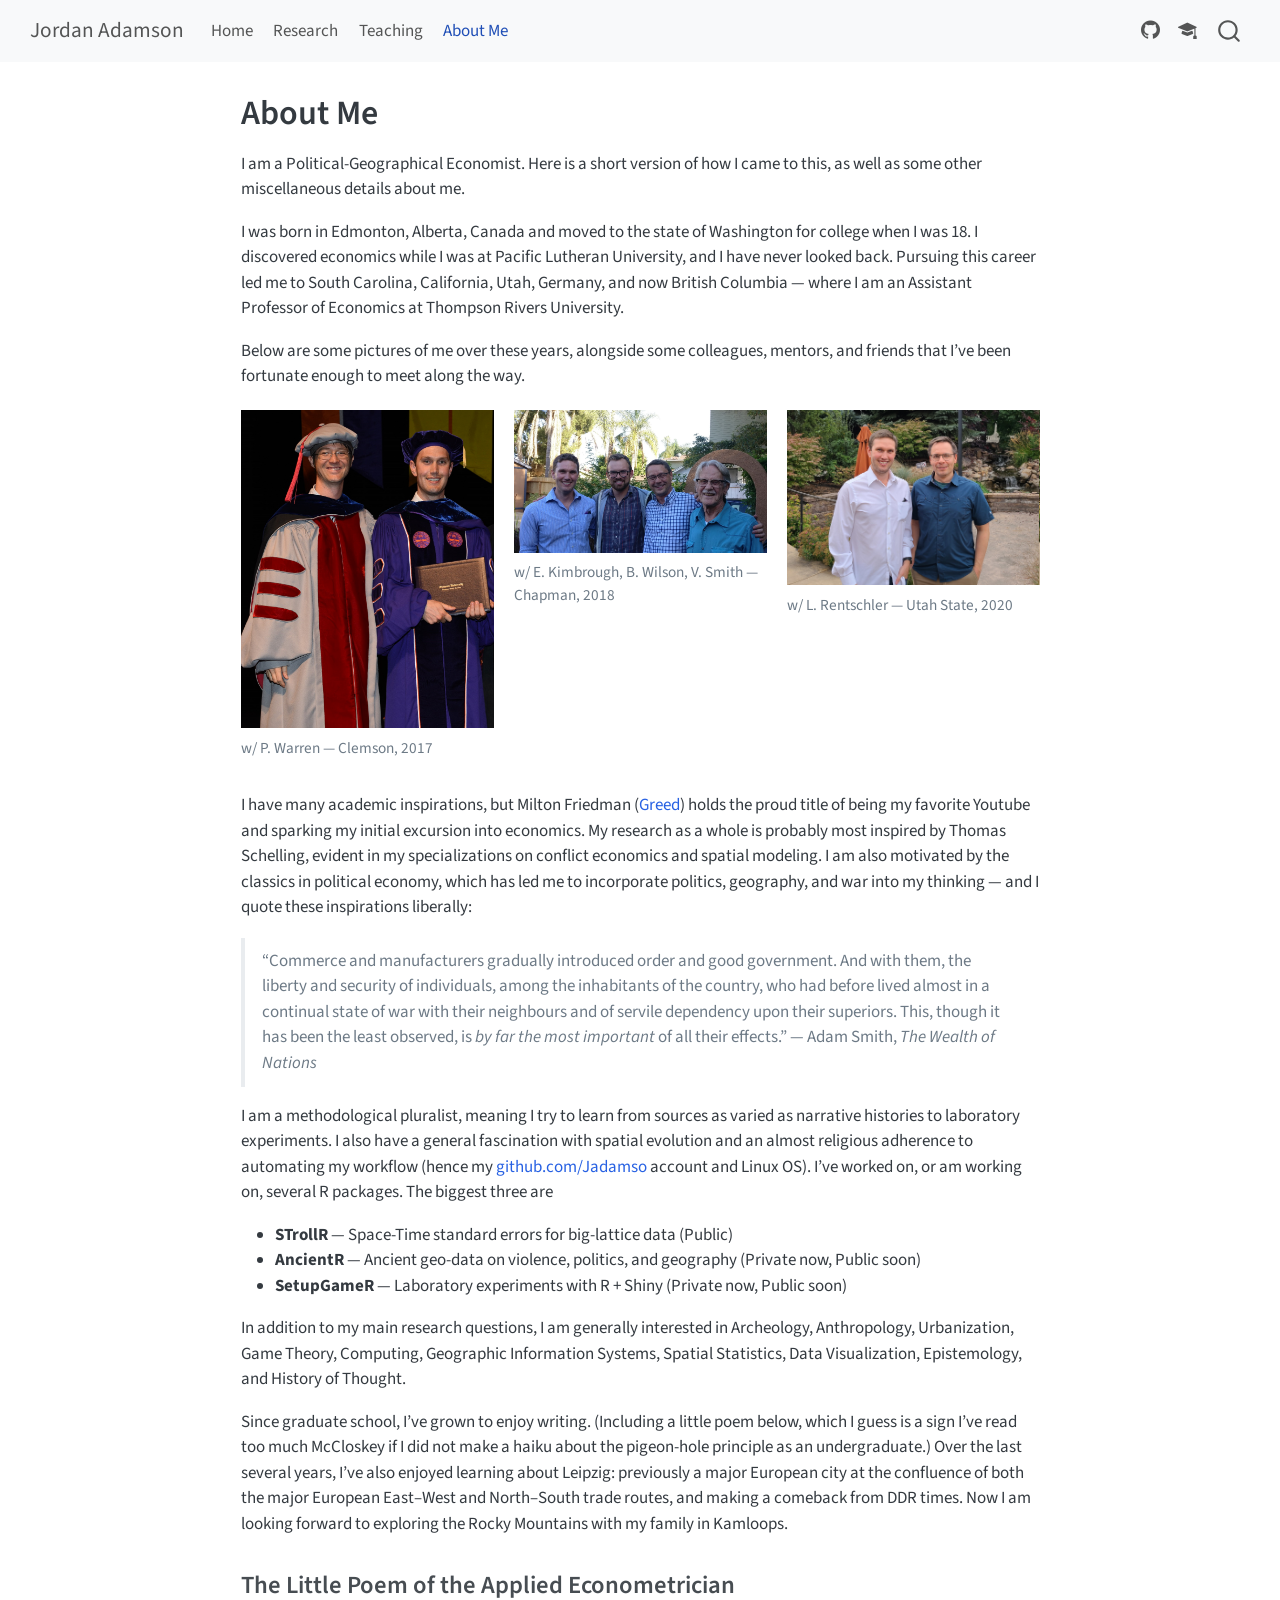
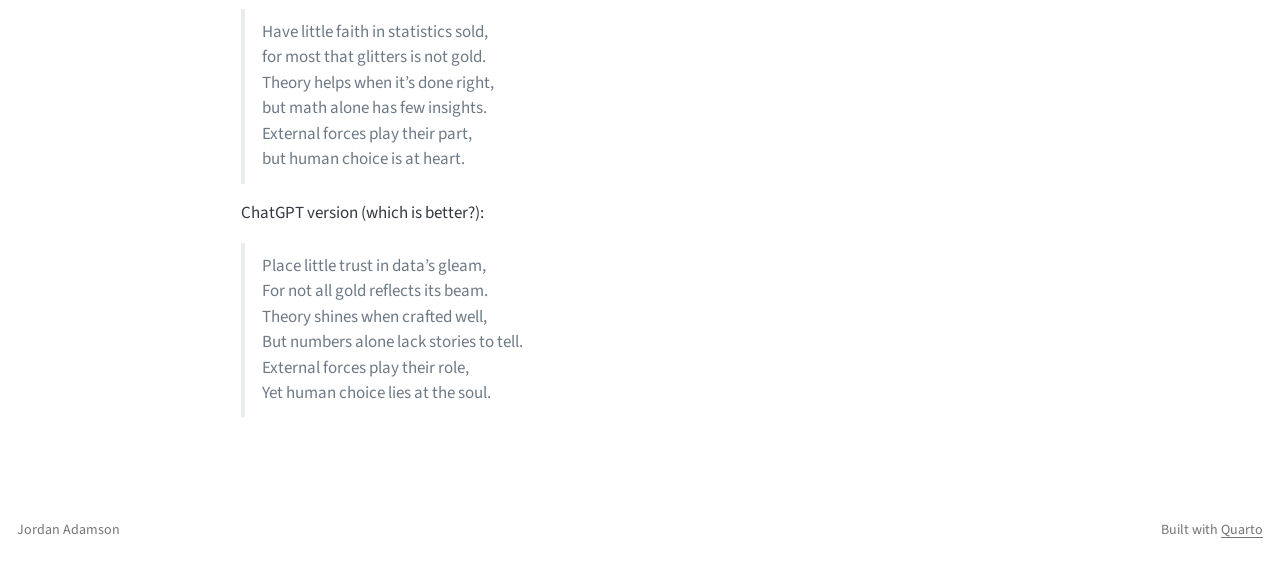
==== pages/about.html @ b7509f8b "Initial gh-pages publish" ====
<!DOCTYPE html>
<html xmlns="http://www.w3.org/1999/xhtml" lang="en" xml:lang="en"><head>

<meta charset="utf-8">
<meta name="generator" content="quarto-1.9.37">

<meta name="viewport" content="width=device-width, initial-scale=1.0, user-scalable=yes">


<title>About Me – Jordan Adamson</title>
<style>
/* Default styles provided by pandoc.
** See https://pandoc.org/MANUAL.html#variables-for-html for config info.
*/
code{white-space: pre-wrap;}
span.smallcaps{font-variant: small-caps;}
div.columns{display: flex; gap: min(4vw, 1.5em);}
div.column{flex: auto; overflow-x: auto;}
div.hanging-indent{margin-left: 1.5em; text-indent: -1.5em;}
ul.task-list{list-style: none;}
ul.task-list li input[type="checkbox"] {
  width: 0.8em;
  margin: 0 0.8em 0.2em -1em; /* quarto-specific, see https://github.com/quarto-dev/quarto-cli/issues/4556 */ 
  vertical-align: middle;
}
</style>


<script src="../site_libs/quarto-nav/quarto-nav.js"></script>
<script src="../site_libs/quarto-nav/headroom.min.js"></script>
<script src="../site_libs/clipboard/clipboard.min.js"></script>
<script src="../site_libs/quarto-search/autocomplete.umd.js"></script>
<script src="../site_libs/quarto-search/fuse.min.js"></script>
<script src="../site_libs/quarto-search/quarto-search.js"></script>
<meta name="quarto:offset" content="../">
<script src="../site_libs/quarto-html/quarto.js" type="module"></script>
<script src="../site_libs/quarto-html/tabsets/tabsets.js" type="module"></script>
<script src="../site_libs/quarto-html/popper.min.js"></script>
<script src="../site_libs/quarto-html/tippy.umd.min.js"></script>
<script src="../site_libs/quarto-html/anchor.min.js"></script>
<link href="../site_libs/quarto-html/tippy.css" rel="stylesheet">
<link href="../site_libs/quarto-html/quarto-syntax-highlighting-7f8f88aac4f3542376d5c11b86a4c14d.css" rel="stylesheet" id="quarto-text-highlighting-styles">
<script src="../site_libs/bootstrap/bootstrap.min.js"></script>
<link href="../site_libs/bootstrap/bootstrap-icons.css" rel="stylesheet">
<link href="../site_libs/bootstrap/bootstrap-a0f9fd0d421825b736dc1bbcbcba2219.min.css" rel="stylesheet" append-hash="true" id="quarto-bootstrap" data-mode="light">
<script id="quarto-search-options" type="application/json">{
  "location": "navbar",
  "copy-button": false,
  "collapse-after": 3,
  "panel-placement": "end",
  "type": "overlay",
  "limit": 50,
  "keyboard-shortcut": [
    "f",
    "/",
    "s"
  ],
  "show-item-context": false,
  "language": {
    "search-no-results-text": "No results",
    "search-matching-documents-text": "matching documents",
    "search-copy-link-title": "Copy link to search",
    "search-hide-matches-text": "Hide additional matches",
    "search-more-match-text": "more match in this document",
    "search-more-matches-text": "more matches in this document",
    "search-clear-button-title": "Clear",
    "search-text-placeholder": "",
    "search-detached-cancel-button-title": "Cancel",
    "search-submit-button-title": "Submit",
    "search-label": "Search"
  }
}</script>


<link rel="stylesheet" href="../assets/styles.css">
</head>

<body class="nav-fixed fullcontent quarto-light">

<div id="quarto-search-results"></div>
  <header id="quarto-header" class="headroom fixed-top">
    <nav class="navbar navbar-expand-lg " data-bs-theme="dark">
      <div class="navbar-container container-fluid">
      <div class="navbar-brand-container mx-auto">
    <a class="navbar-brand" href="../index.html">
    <span class="navbar-title">Jordan Adamson</span>
    </a>
  </div>
            <div id="quarto-search" class="" title="Search"></div>
          <button class="navbar-toggler" type="button" data-bs-toggle="collapse" data-bs-target="#navbarCollapse" aria-controls="navbarCollapse" role="menu" aria-expanded="false" aria-label="Toggle navigation" onclick="if (window.quartoToggleHeadroom) { window.quartoToggleHeadroom(); }">
  <span class="navbar-toggler-icon"></span>
</button>
          <div class="collapse navbar-collapse" id="navbarCollapse">
            <ul class="navbar-nav navbar-nav-scroll me-auto">
  <li class="nav-item">
    <a class="nav-link" href="../index.html"> 
<span class="menu-text">Home</span></a>
  </li>  
  <li class="nav-item">
    <a class="nav-link" href="../pages/research.html"> 
<span class="menu-text">Research</span></a>
  </li>  
  <li class="nav-item">
    <a class="nav-link" href="../pages/teaching.html"> 
<span class="menu-text">Teaching</span></a>
  </li>  
  <li class="nav-item">
    <a class="nav-link active" href="../pages/about.html" aria-current="page"> 
<span class="menu-text">About Me</span></a>
  </li>  
</ul>
            <ul class="navbar-nav navbar-nav-scroll ms-auto">
  <li class="nav-item compact">
    <a class="nav-link" href="https://github.com/Jadamso"> <i class="bi bi-github" role="img" aria-label="GitHub">
</i> 
<span class="menu-text"></span></a>
  </li>  
  <li class="nav-item compact">
    <a class="nav-link" href="https://scholar.google.com/citations?user=iS6si_YAAAAJ"> <i class="bi bi-mortarboard-fill" role="img" aria-label="Google Scholar">
</i> 
<span class="menu-text"></span></a>
  </li>  
</ul>
          </div> <!-- /navcollapse -->
            <div class="quarto-navbar-tools">
</div>
      </div> <!-- /container-fluid -->
    </nav>
</header>
<!-- content -->
<div id="quarto-content" class="quarto-container page-columns page-rows-contents page-layout-article page-navbar">
<!-- sidebar -->
<!-- margin-sidebar -->
    
<!-- main -->
<main class="content" id="quarto-document-content">

<header id="title-block-header" class="quarto-title-block default">
<div class="quarto-title">
<h1 class="title">About Me</h1>
</div>



<div class="quarto-title-meta">

    
  
    
  </div>
  


</header>


<p>I am a Political-Geographical Economist. Here is a short version of how I came to this, as well as some other miscellaneous details about me.</p>
<p>I was born in Edmonton, Alberta, Canada and moved to the state of Washington for college when I was 18. I discovered economics while I was at Pacific Lutheran University, and I have never looked back. Pursuing this career led me to South Carolina, California, Utah, Germany, and now British Columbia — where I am an Assistant Professor of Economics at Thompson Rivers University.</p>
<p>Below are some pictures of me over these years, alongside some colleagues, mentors, and friends that I’ve been fortunate enough to meet along the way.</p>
<div class="quarto-layout-panel" data-layout-ncol="3">
<div class="quarto-layout-row">
<div class="quarto-layout-cell" style="flex-basis: 33.3%;justify-content: flex-start;">
<div class="quarto-figure quarto-figure-center">
<figure class="figure">
<p><img src="../assets/images/2017_clemson_warren.jpg" class="img-fluid figure-img"></p>
<figcaption>w/ P. Warren — Clemson, 2017</figcaption>
</figure>
</div>
</div>
<div class="quarto-layout-cell" style="flex-basis: 33.3%;justify-content: flex-start;">
<div class="quarto-figure quarto-figure-center">
<figure class="figure">
<p><img src="../assets/images/2018_chapman_kimbrough_wilson_smith.jpg" class="img-fluid figure-img"></p>
<figcaption>w/ E. Kimbrough, B. Wilson, V. Smith — Chapman, 2018</figcaption>
</figure>
</div>
</div>
<div class="quarto-layout-cell" style="flex-basis: 33.3%;justify-content: flex-start;">
<div class="quarto-figure quarto-figure-center">
<figure class="figure">
<p><img src="../assets/images/2020_utahstate_rentschler.jpg" class="img-fluid figure-img"></p>
<figcaption>w/ L. Rentschler — Utah State, 2020</figcaption>
</figure>
</div>
</div>
</div>
</div>
<p>I have many academic inspirations, but Milton Friedman (<a href="https://www.youtube.com/watch?v=RWsx1X8PV_A">Greed</a>) holds the proud title of being my favorite Youtube and sparking my initial excursion into economics. My research as a whole is probably most inspired by Thomas Schelling, evident in my specializations on conflict economics and spatial modeling. I am also motivated by the classics in political economy, which has led me to incorporate politics, geography, and war into my thinking — and I quote these inspirations liberally:</p>
<blockquote class="blockquote">
<p>“Commerce and manufacturers gradually introduced order and good government. And with them, the liberty and security of individuals, among the inhabitants of the country, who had before lived almost in a continual state of war with their neighbours and of servile dependency upon their superiors. This, though it has been the least observed, is <em>by far the most important</em> of all their effects.” — Adam Smith, <em>The Wealth of Nations</em></p>
</blockquote>
<p>I am a methodological pluralist, meaning I try to learn from sources as varied as narrative histories to laboratory experiments. I also have a general fascination with spatial evolution and an almost religious adherence to automating my workflow (hence my <a href="https://github.com/Jadamso">github.com/Jadamso</a> account and Linux OS). I’ve worked on, or am working on, several R packages. The biggest three are</p>
<ul>
<li><strong>STrollR</strong> — Space-Time standard errors for big-lattice data (Public)</li>
<li><strong>AncientR</strong> — Ancient geo-data on violence, politics, and geography (Private now, Public soon)</li>
<li><strong>SetupGameR</strong> — Laboratory experiments with R + Shiny (Private now, Public soon)</li>
</ul>
<p>In addition to my main research questions, I am generally interested in Archeology, Anthropology, Urbanization, Game Theory, Computing, Geographic Information Systems, Spatial Statistics, Data Visualization, Epistemology, and History of Thought.</p>
<p>Since graduate school, I’ve grown to enjoy writing. (Including a little poem below, which I guess is a sign I’ve read too much McCloskey if I did not make a haiku about the pigeon-hole principle as an undergraduate.) Over the last several years, I’ve also enjoyed learning about Leipzig: previously a major European city at the confluence of both the major European East–West and North–South trade routes, and making a comeback from DDR times. Now I am looking forward to exploring the Rocky Mountains with my family in Kamloops.</p>
<section id="the-little-poem-of-the-applied-econometrician" class="level3">
<h3 class="anchored" data-anchor-id="the-little-poem-of-the-applied-econometrician">The Little Poem of the Applied Econometrician</h3>
<blockquote class="blockquote">
<p>Have little faith in statistics sold,<br>
for most that glitters is not gold.<br>
Theory helps when it’s done right,<br>
but math alone has few insights.<br>
External forces play their part,<br>
but human choice is at heart.</p>
</blockquote>
<p>ChatGPT version (which is better?):</p>
<blockquote class="blockquote">
<p>Place little trust in data’s gleam,<br>
For not all gold reflects its beam.<br>
Theory shines when crafted well,<br>
But numbers alone lack stories to tell.<br>
External forces play their role,<br>
Yet human choice lies at the soul.</p>
</blockquote>


</section>

</main> <!-- /main -->
<script id="quarto-html-after-body" type="application/javascript">
  window.document.addEventListener("DOMContentLoaded", function (event) {
    const icon = "";
    const anchorJS = new window.AnchorJS();
    anchorJS.options = {
      placement: 'right',
      icon: icon
    };
    anchorJS.add('.anchored');
    const isCodeAnnotation = (el) => {
      for (const clz of el.classList) {
        if (clz.startsWith('code-annotation-')) {                     
          return true;
        }
      }
      return false;
    }
    const onCopySuccess = function(e) {
      // button target
      const button = e.trigger;
      // don't keep focus
      button.blur();
      // flash "checked"
      button.classList.add('code-copy-button-checked');
      var currentTitle = button.getAttribute("title");
      button.setAttribute("title", "Copied!");
      let tooltip;
      if (window.bootstrap) {
        button.setAttribute("data-bs-toggle", "tooltip");
        button.setAttribute("data-bs-placement", "left");
        button.setAttribute("data-bs-title", "Copied!");
        tooltip = new bootstrap.Tooltip(button, 
          { trigger: "manual", 
            customClass: "code-copy-button-tooltip",
            offset: [0, -8]});
        tooltip.show();    
      }
      setTimeout(function() {
        if (tooltip) {
          tooltip.hide();
          button.removeAttribute("data-bs-title");
          button.removeAttribute("data-bs-toggle");
          button.removeAttribute("data-bs-placement");
        }
        button.setAttribute("title", currentTitle);
        button.classList.remove('code-copy-button-checked');
      }, 1000);
      // clear code selection
      e.clearSelection();
    }
    const getTextToCopy = function(trigger) {
      const outerScaffold = trigger.parentElement.cloneNode(true);
      const codeEl = outerScaffold.querySelector('code');
      for (const childEl of codeEl.children) {
        if (isCodeAnnotation(childEl)) {
          childEl.remove();
        }
      }
      return codeEl.innerText;
    }
    const clipboard = new window.ClipboardJS('.code-copy-button:not([data-in-quarto-modal])', {
      text: getTextToCopy
    });
    clipboard.on('success', onCopySuccess);
    if (window.document.getElementById('quarto-embedded-source-code-modal')) {
      const clipboardModal = new window.ClipboardJS('.code-copy-button[data-in-quarto-modal]', {
        text: getTextToCopy,
        container: window.document.getElementById('quarto-embedded-source-code-modal')
      });
      clipboardModal.on('success', onCopySuccess);
    }
      var localhostRegex = new RegExp(/^(?:http|https):\/\/localhost\:?[0-9]*\//);
      var mailtoRegex = new RegExp(/^mailto:/);
        var filterRegex = new RegExp("https:\/\/jadamso\.github\.io");
      var isInternal = (href) => {
          return filterRegex.test(href) || localhostRegex.test(href) || mailtoRegex.test(href);
      }
      // Inspect non-navigation links and adorn them if external
     var links = window.document.querySelectorAll('a[href]:not(.nav-link):not(.navbar-brand):not(.toc-action):not(.sidebar-link):not(.sidebar-item-toggle):not(.pagination-link):not(.no-external):not([aria-hidden]):not(.dropdown-item):not(.quarto-navigation-tool):not(.about-link)');
      for (var i=0; i<links.length; i++) {
        const link = links[i];
        if (!isInternal(link.href)) {
          // undo the damage that might have been done by quarto-nav.js in the case of
          // links that we want to consider external
          if (link.dataset.originalHref !== undefined) {
            link.href = link.dataset.originalHref;
          }
        }
      }
    function tippyHover(el, contentFn, onTriggerFn, onUntriggerFn) {
      const config = {
        allowHTML: true,
        maxWidth: 500,
        delay: 100,
        arrow: false,
        appendTo: function(el) {
            return el.parentElement;
        },
        interactive: true,
        interactiveBorder: 10,
        theme: 'quarto',
        placement: 'bottom-start',
      };
      if (contentFn) {
        config.content = contentFn;
      }
      if (onTriggerFn) {
        config.onTrigger = onTriggerFn;
      }
      if (onUntriggerFn) {
        config.onUntrigger = onUntriggerFn;
      }
      window.tippy(el, config); 
    }
    const noterefs = window.document.querySelectorAll('a[role="doc-noteref"]');
    for (var i=0; i<noterefs.length; i++) {
      const ref = noterefs[i];
      tippyHover(ref, function() {
        // use id or data attribute instead here
        let href = ref.getAttribute('data-footnote-href') || ref.getAttribute('href');
        try { href = new URL(href).hash; } catch {}
        const id = href.replace(/^#\/?/, "");
        const note = window.document.getElementById(id);
        if (note) {
          return note.innerHTML;
        } else {
          return "";
        }
      });
    }
    const xrefs = window.document.querySelectorAll('a.quarto-xref');
    const processXRef = (id, note) => {
      // Strip column container classes
      const stripColumnClz = (el) => {
        el.classList.remove("page-full", "page-columns");
        if (el.children) {
          for (const child of el.children) {
            stripColumnClz(child);
          }
        }
      }
      stripColumnClz(note)
      if (id === null || id.startsWith('sec-')) {
        // Special case sections, only their first couple elements
        const container = document.createElement("div");
        if (note.children && note.children.length > 2) {
          container.appendChild(note.children[0].cloneNode(true));
          for (let i = 1; i < note.children.length; i++) {
            const child = note.children[i];
            if (child.tagName === "P" && child.innerText === "") {
              continue;
            } else {
              container.appendChild(child.cloneNode(true));
              break;
            }
          }
          if (window.Quarto?.typesetMath) {
            window.Quarto.typesetMath(container);
          }
          return container.innerHTML
        } else {
          if (window.Quarto?.typesetMath) {
            window.Quarto.typesetMath(note);
          }
          return note.innerHTML;
        }
      } else {
        // Remove any anchor links if they are present
        const anchorLink = note.querySelector('a.anchorjs-link');
        if (anchorLink) {
          anchorLink.remove();
        }
        if (window.Quarto?.typesetMath) {
          window.Quarto.typesetMath(note);
        }
        if (note.classList.contains("callout")) {
          return note.outerHTML;
        } else {
          return note.innerHTML;
        }
      }
    }
    for (var i=0; i<xrefs.length; i++) {
      const xref = xrefs[i];
      tippyHover(xref, undefined, function(instance) {
        instance.disable();
        let url = xref.getAttribute('href');
        let hash = undefined; 
        if (url.startsWith('#')) {
          hash = url;
        } else {
          try { hash = new URL(url).hash; } catch {}
        }
        if (hash) {
          const id = hash.replace(/^#\/?/, "");
          const note = window.document.getElementById(id);
          if (note !== null) {
            try {
              const html = processXRef(id, note.cloneNode(true));
              instance.setContent(html);
            } finally {
              instance.enable();
              instance.show();
            }
          } else {
            // See if we can fetch this
            fetch(url.split('#')[0])
            .then(res => res.text())
            .then(html => {
              const parser = new DOMParser();
              const htmlDoc = parser.parseFromString(html, "text/html");
              const note = htmlDoc.getElementById(id);
              if (note !== null) {
                const html = processXRef(id, note);
                instance.setContent(html);
              } 
            }).finally(() => {
              instance.enable();
              instance.show();
            });
          }
        } else {
          // See if we can fetch a full url (with no hash to target)
          // This is a special case and we should probably do some content thinning / targeting
          fetch(url)
          .then(res => res.text())
          .then(html => {
            const parser = new DOMParser();
            const htmlDoc = parser.parseFromString(html, "text/html");
            const note = htmlDoc.querySelector('main.content');
            if (note !== null) {
              // This should only happen for chapter cross references
              // (since there is no id in the URL)
              // remove the first header
              if (note.children.length > 0 && note.children[0].tagName === "HEADER") {
                note.children[0].remove();
              }
              const html = processXRef(null, note);
              instance.setContent(html);
            } 
          }).finally(() => {
            instance.enable();
            instance.show();
          });
        }
      }, function(instance) {
      });
    }
        let selectedAnnoteEl;
        const selectorForAnnotation = ( cell, annotation) => {
          let cellAttr = 'data-code-cell="' + cell + '"';
          let lineAttr = 'data-code-annotation="' +  annotation + '"';
          const selector = 'span[' + cellAttr + '][' + lineAttr + ']';
          return selector;
        }
        const selectCodeLines = (annoteEl) => {
          const doc = window.document;
          const targetCell = annoteEl.getAttribute("data-target-cell");
          const targetAnnotation = annoteEl.getAttribute("data-target-annotation");
          const annoteSpan = window.document.querySelector(selectorForAnnotation(targetCell, targetAnnotation));
          const lines = annoteSpan.getAttribute("data-code-lines").split(",");
          const lineIds = lines.map((line) => {
            return targetCell + "-" + line;
          })
          let top = null;
          let height = null;
          let parent = null;
          if (lineIds.length > 0) {
              //compute the position of the single el (top and bottom and make a div)
              const el = window.document.getElementById(lineIds[0]);
              top = el.offsetTop;
              height = el.offsetHeight;
              parent = el.parentElement.parentElement;
            if (lineIds.length > 1) {
              const lastEl = window.document.getElementById(lineIds[lineIds.length - 1]);
              const bottom = lastEl.offsetTop + lastEl.offsetHeight;
              height = bottom - top;
            }
            if (top !== null && height !== null && parent !== null) {
              // cook up a div (if necessary) and position it 
              let div = window.document.getElementById("code-annotation-line-highlight");
              if (div === null) {
                div = window.document.createElement("div");
                div.setAttribute("id", "code-annotation-line-highlight");
                div.style.position = 'absolute';
                parent.appendChild(div);
              }
              div.style.top = top - 2 + "px";
              div.style.height = height + 4 + "px";
              div.style.left = 0;
              let gutterDiv = window.document.getElementById("code-annotation-line-highlight-gutter");
              if (gutterDiv === null) {
                gutterDiv = window.document.createElement("div");
                gutterDiv.setAttribute("id", "code-annotation-line-highlight-gutter");
                gutterDiv.style.position = 'absolute';
                const codeCell = window.document.getElementById(targetCell);
                const gutter = codeCell.querySelector('.code-annotation-gutter');
                gutter.appendChild(gutterDiv);
              }
              gutterDiv.style.top = top - 2 + "px";
              gutterDiv.style.height = height + 4 + "px";
            }
            selectedAnnoteEl = annoteEl;
          }
        };
        const unselectCodeLines = () => {
          const elementsIds = ["code-annotation-line-highlight", "code-annotation-line-highlight-gutter"];
          elementsIds.forEach((elId) => {
            const div = window.document.getElementById(elId);
            if (div) {
              div.remove();
            }
          });
          selectedAnnoteEl = undefined;
        };
          // Handle positioning of the toggle
      window.addEventListener(
        "resize",
        throttle(() => {
          elRect = undefined;
          if (selectedAnnoteEl) {
            selectCodeLines(selectedAnnoteEl);
          }
        }, 10)
      );
      function throttle(fn, ms) {
      let throttle = false;
      let timer;
        return (...args) => {
          if(!throttle) { // first call gets through
              fn.apply(this, args);
              throttle = true;
          } else { // all the others get throttled
              if(timer) clearTimeout(timer); // cancel #2
              timer = setTimeout(() => {
                fn.apply(this, args);
                timer = throttle = false;
              }, ms);
          }
        };
      }
        // Attach click handler to the DT
        const annoteDls = window.document.querySelectorAll('dt[data-target-cell]');
        for (const annoteDlNode of annoteDls) {
          annoteDlNode.addEventListener('click', (event) => {
            const clickedEl = event.target;
            if (clickedEl !== selectedAnnoteEl) {
              unselectCodeLines();
              const activeEl = window.document.querySelector('dt[data-target-cell].code-annotation-active');
              if (activeEl) {
                activeEl.classList.remove('code-annotation-active');
              }
              selectCodeLines(clickedEl);
              clickedEl.classList.add('code-annotation-active');
            } else {
              // Unselect the line
              unselectCodeLines();
              clickedEl.classList.remove('code-annotation-active');
            }
          });
        }
    const findCites = (el) => {
      const parentEl = el.parentElement;
      if (parentEl) {
        const cites = parentEl.dataset.cites;
        if (cites) {
          return {
            el,
            cites: cites.split(' ')
          };
        } else {
          return findCites(el.parentElement)
        }
      } else {
        return undefined;
      }
    };
    var bibliorefs = window.document.querySelectorAll('a[role="doc-biblioref"]');
    for (var i=0; i<bibliorefs.length; i++) {
      const ref = bibliorefs[i];
      const citeInfo = findCites(ref);
      if (citeInfo) {
        tippyHover(citeInfo.el, function() {
          var popup = window.document.createElement('div');
          citeInfo.cites.forEach(function(cite) {
            var citeDiv = window.document.createElement('div');
            citeDiv.classList.add('hanging-indent');
            citeDiv.classList.add('csl-entry');
            var biblioDiv = window.document.getElementById('ref-' + cite);
            if (biblioDiv) {
              citeDiv.innerHTML = biblioDiv.innerHTML;
            }
            popup.appendChild(citeDiv);
          });
          return popup.innerHTML;
        });
      }
    }
  });
  </script>
</div> <!-- /content -->
<footer class="footer">
  <div class="nav-footer">
    <div class="nav-footer-left">
<p>Jordan Adamson</p>
</div>   
    <div class="nav-footer-center">
      &nbsp;
    </div>
    <div class="nav-footer-right">
<p>Built with <a href="https://quarto.org">Quarto</a></p>
</div>
  </div>
</footer>




</body></html>
---- site_libs/quarto-html/tippy.css ----
.tippy-box[data-animation=fade][data-state=hidden]{opacity:0}[data-tippy-root]{max-width:calc(100vw - 10px)}.tippy-box{position:relative;background-color:#333;color:#fff;border-radius:4px;font-size:14px;line-height:1.4;white-space:normal;outline:0;transition-property:transform,visibility,opacity}.tippy-box[data-placement^=top]>.tippy-arrow{bottom:0}.tippy-box[data-placement^=top]>.tippy-arrow:before{bottom:-7px;left:0;border-width:8px 8px 0;border-top-color:initial;transform-origin:center top}.tippy-box[data-placement^=bottom]>.tippy-arrow{top:0}.tippy-box[data-placement^=bottom]>.tippy-arrow:before{top:-7px;left:0;border-width:0 8px 8px;border-bottom-color:initial;transform-origin:center bottom}.tippy-box[data-placement^=left]>.tippy-arrow{right:0}.tippy-box[data-placement^=left]>.tippy-arrow:before{border-width:8px 0 8px 8px;border-left-color:initial;right:-7px;transform-origin:center left}.tippy-box[data-placement^=right]>.tippy-arrow{left:0}.tippy-box[data-placement^=right]>.tippy-arrow:before{left:-7px;border-width:8px 8px 8px 0;border-right-color:initial;transform-origin:center right}.tippy-box[data-inertia][data-state=visible]{transition-timing-function:cubic-bezier(.54,1.5,.38,1.11)}.tippy-arrow{width:16px;height:16px;color:#333}.tippy-arrow:before{content:"";position:absolute;border-color:transparent;border-style:solid}.tippy-content{position:relative;padding:5px 9px;z-index:1}
---- site_libs/quarto-html/quarto-syntax-highlighting-7f8f88aac4f3542376d5c11b86a4c14d.css ----
/* quarto syntax highlight colors */
:root {
  --quarto-hl-ot-color: #003B4F;
  --quarto-hl-at-color: #657422;
  --quarto-hl-ss-color: #20794D;
  --quarto-hl-an-color: #5E5E5E;
  --quarto-hl-fu-color: #4758AB;
  --quarto-hl-st-color: #20794D;
  --quarto-hl-cf-color: #003B4F;
  --quarto-hl-op-color: #5E5E5E;
  --quarto-hl-er-color: #AD0000;
  --quarto-hl-bn-color: #AD0000;
  --quarto-hl-al-color: #AD0000;
  --quarto-hl-va-color: #111111;
  --quarto-hl-bu-color: inherit;
  --quarto-hl-ex-color: inherit;
  --quarto-hl-pp-color: #AD0000;
  --quarto-hl-in-color: #5E5E5E;
  --quarto-hl-vs-color: #20794D;
  --quarto-hl-wa-color: #5E5E5E;
  --quarto-hl-do-color: #5E5E5E;
  --quarto-hl-im-color: #00769E;
  --quarto-hl-ch-color: #20794D;
  --quarto-hl-dt-color: #AD0000;
  --quarto-hl-fl-color: #AD0000;
  --quarto-hl-co-color: #5E5E5E;
  --quarto-hl-cv-color: #5E5E5E;
  --quarto-hl-cn-color: #8f5902;
  --quarto-hl-sc-color: #5E5E5E;
  --quarto-hl-dv-color: #AD0000;
  --quarto-hl-kw-color: #003B4F;
}

/* other quarto variables */
:root {
  --quarto-font-monospace: SFMono-Regular, Menlo, Monaco, Consolas, "Liberation Mono", "Courier New", monospace;
}

/* syntax highlight based on Pandoc's rules */
pre > code.sourceCode > span {
  color: #003B4F;
}

code.sourceCode > span {
  color: #003B4F;
}

div.sourceCode,
div.sourceCode pre.sourceCode {
  color: #003B4F;
}

/* Normal */
code span {
  color: #003B4F;
}

/* Alert */
code span.al {
  color: #AD0000;
  font-style: inherit;
}

/* Annotation */
code span.an {
  color: #5E5E5E;
  font-style: inherit;
}

/* Attribute */
code span.at {
  color: #657422;
  font-style: inherit;
}

/* BaseN */
code span.bn {
  color: #AD0000;
  font-style: inherit;
}

/* BuiltIn */
code span.bu {
  font-style: inherit;
}

/* ControlFlow */
code span.cf {
  color: #003B4F;
  font-weight: bold;
  font-style: inherit;
}

/* Char */
code span.ch {
  color: #20794D;
  font-style: inherit;
}

/* Constant */
code span.cn {
  color: #8f5902;
  font-style: inherit;
}

/* Comment */
code span.co {
  color: #5E5E5E;
  font-style: inherit;
}

/* CommentVar */
code span.cv {
  color: #5E5E5E;
  font-style: italic;
}

/* Documentation */
code span.do {
  color: #5E5E5E;
  font-style: italic;
}

/* DataType */
code span.dt {
  color: #AD0000;
  font-style: inherit;
}

/* DecVal */
code span.dv {
  color: #AD0000;
  font-style: inherit;
}

/* Error */
code span.er {
  color: #AD0000;
  font-style: inherit;
}

/* Extension */
code span.ex {
  font-style: inherit;
}

/* Float */
code span.fl {
  color: #AD0000;
  font-style: inherit;
}

/* Function */
code span.fu {
  color: #4758AB;
  font-style: inherit;
}

/* Import */
code span.im {
  color: #00769E;
  font-style: inherit;
}

/* Information */
code span.in {
  color: #5E5E5E;
  font-style: inherit;
}

/* Keyword */
code span.kw {
  color: #003B4F;
  font-weight: bold;
  font-style: inherit;
}

/* Operator */
code span.op {
  color: #5E5E5E;
  font-style: inherit;
}

/* Other */
code span.ot {
  color: #003B4F;
  font-style: inherit;
}

/* Preprocessor */
code span.pp {
  color: #AD0000;
  font-style: inherit;
}

/* SpecialChar */
code span.sc {
  color: #5E5E5E;
  font-style: inherit;
}

/* SpecialString */
code span.ss {
  color: #20794D;
  font-style: inherit;
}

/* String */
code span.st {
  color: #20794D;
  font-style: inherit;
}

/* Variable */
code span.va {
  color: #111111;
  font-style: inherit;
}

/* VerbatimString */
code span.vs {
  color: #20794D;
  font-style: inherit;
}

/* Warning */
code span.wa {
  color: #5E5E5E;
  font-style: italic;
}

.prevent-inlining {
  content: "</";
}

/*# sourceMappingURL=789ad8cd35626ba772517505b42a116e.css.map */
---- assets/styles.css ----
/* Site-wide tweaks */
.quarto-title-block .title {
  font-weight: 600;
}

main a {
  text-decoration: none;
}
main a:hover {
  text-decoration: underline;
}

/* The Cosmo theme gives h2 a 1px border-bottom + 0.5rem padding. When an
   h2 is followed directly by a table (whose thead has its own top rule),
   the two render as a visible double underline. Drop the h2 rule and let
   font weight/size carry the section hierarchy. */
main h2,
main .h2 {
  border-bottom: none;
  padding-bottom: 0;
}

/* Bootstrap also stacks a border on both the thead element and each <th>
   cell, which renders as a double line under the table header row.
   Drop the per-cell one so only a single rule remains. */
.table > thead > tr > th {
  border-bottom: none;
}
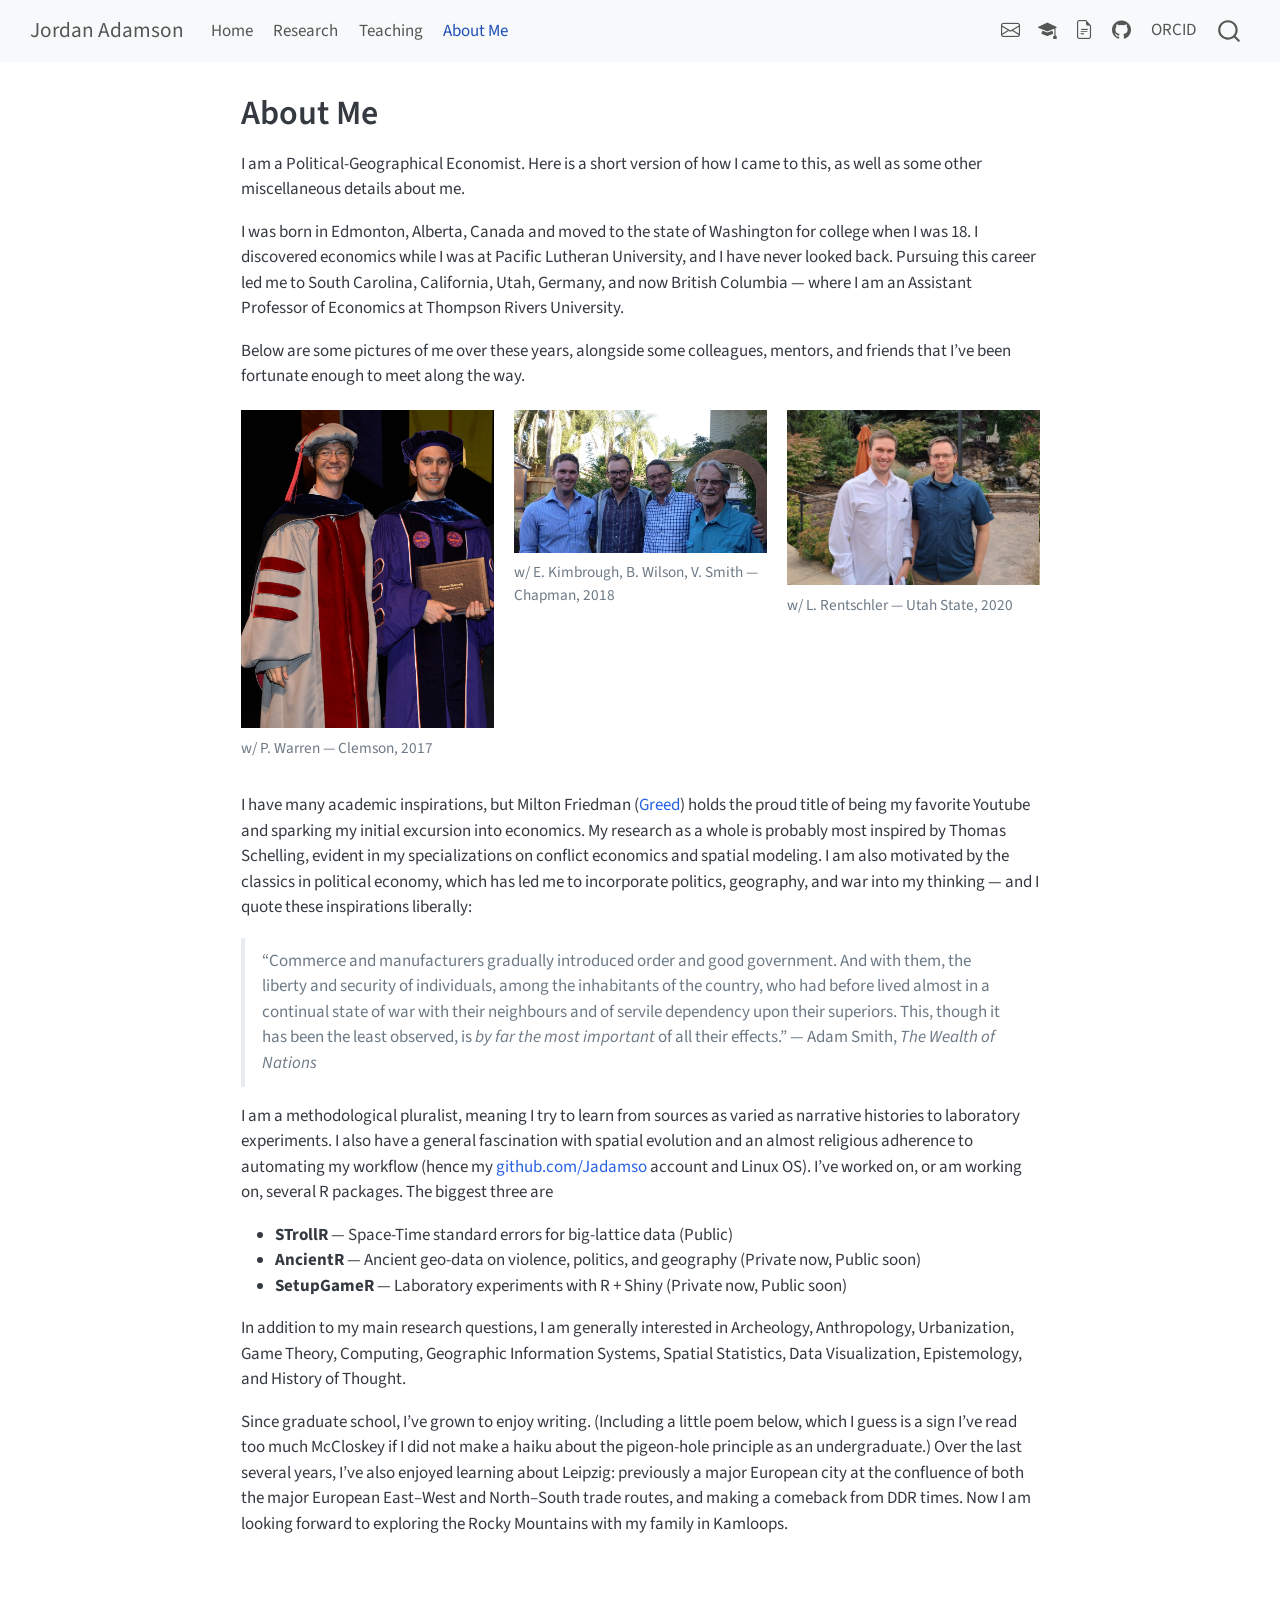
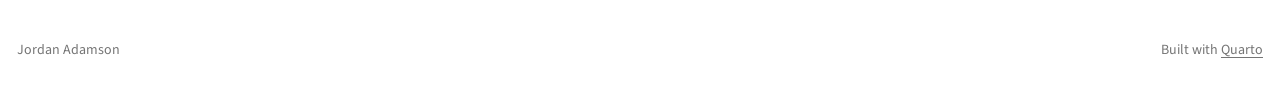
==== commit 6f09e72e: "Built site for gh-pages" ====
--- a/pages/about.html
+++ b/pages/about.html
@@ -111,7 +111,7 @@
 </ul>
             <ul class="navbar-nav navbar-nav-scroll ms-auto">
   <li class="nav-item compact">
-    <a class="nav-link" href="https://github.com/Jadamso"> <i class="bi bi-github" role="img" aria-label="GitHub">
+    <a class="nav-link" href="mailto:jadamson@tru.ca"> <i class="bi bi-envelope" role="img" aria-label="Email">
 </i> 
 <span class="menu-text"></span></a>
   </li>  
@@ -119,6 +119,20 @@
     <a class="nav-link" href="https://scholar.google.com/citations?user=iS6si_YAAAAJ"> <i class="bi bi-mortarboard-fill" role="img" aria-label="Google Scholar">
 </i> 
 <span class="menu-text"></span></a>
+  </li>  
+  <li class="nav-item compact">
+    <a class="nav-link" href="https://papers.ssrn.com/sol3/cf_dev/AbsByAuth.cfm?per_id=3161927"> <i class="bi bi-file-earmark-text" role="img" aria-label="SSRN">
+</i> 
+<span class="menu-text"></span></a>
+  </li>  
+  <li class="nav-item compact">
+    <a class="nav-link" href="https://github.com/Jadamso"> <i class="bi bi-github" role="img" aria-label="GitHub">
+</i> 
+<span class="menu-text"></span></a>
+  </li>  
+  <li class="nav-item">
+    <a class="nav-link" href="https://orcid.org/0000-0003-3916-6211"> 
+<span class="menu-text">ORCID</span></a>
   </li>  
 </ul>
           </div> <!-- /navcollapse -->
@@ -197,28 +211,27 @@
 </ul>
 <p>In addition to my main research questions, I am generally interested in Archeology, Anthropology, Urbanization, Game Theory, Computing, Geographic Information Systems, Spatial Statistics, Data Visualization, Epistemology, and History of Thought.</p>
 <p>Since graduate school, I’ve grown to enjoy writing. (Including a little poem below, which I guess is a sign I’ve read too much McCloskey if I did not make a haiku about the pigeon-hole principle as an undergraduate.) Over the last several years, I’ve also enjoyed learning about Leipzig: previously a major European city at the confluence of both the major European East–West and North–South trade routes, and making a comeback from DDR times. Now I am looking forward to exploring the Rocky Mountains with my family in Kamloops.</p>
-<section id="the-little-poem-of-the-applied-econometrician" class="level3">
-<h3 class="anchored" data-anchor-id="the-little-poem-of-the-applied-econometrician">The Little Poem of the Applied Econometrician</h3>
-<blockquote class="blockquote">
-<p>Have little faith in statistics sold,<br>
-for most that glitters is not gold.<br>
-Theory helps when it’s done right,<br>
-but math alone has few insights.<br>
-External forces play their part,<br>
-but human choice is at heart.</p>
-</blockquote>
-<p>ChatGPT version (which is better?):</p>
-<blockquote class="blockquote">
-<p>Place little trust in data’s gleam,<br>
-For not all gold reflects its beam.<br>
-Theory shines when crafted well,<br>
-But numbers alone lack stories to tell.<br>
-External forces play their role,<br>
-Yet human choice lies at the soul.</p>
-</blockquote>
-
-
-</section>
+<!--
+### The Little Poem of the Applied Econometrician
+
+> Have little faith in statistics sold,\
+> for most that glitters is not gold.\
+> Theory helps when it's done right,\
+> but math alone has few insights.\
+> External forces play their part,\
+> but human choice is at heart.
+
+ChatGPT version (which is better?):
+
+> Place little trust in data's gleam,\
+> For not all gold reflects its beam.\
+> Theory shines when crafted well,\
+> But numbers alone lack stories to tell.\
+> External forces play their role,\
+> Yet human choice lies at the soul.
+-->
+
+
 
 </main> <!-- /main -->
 <script id="quarto-html-after-body" type="application/javascript">
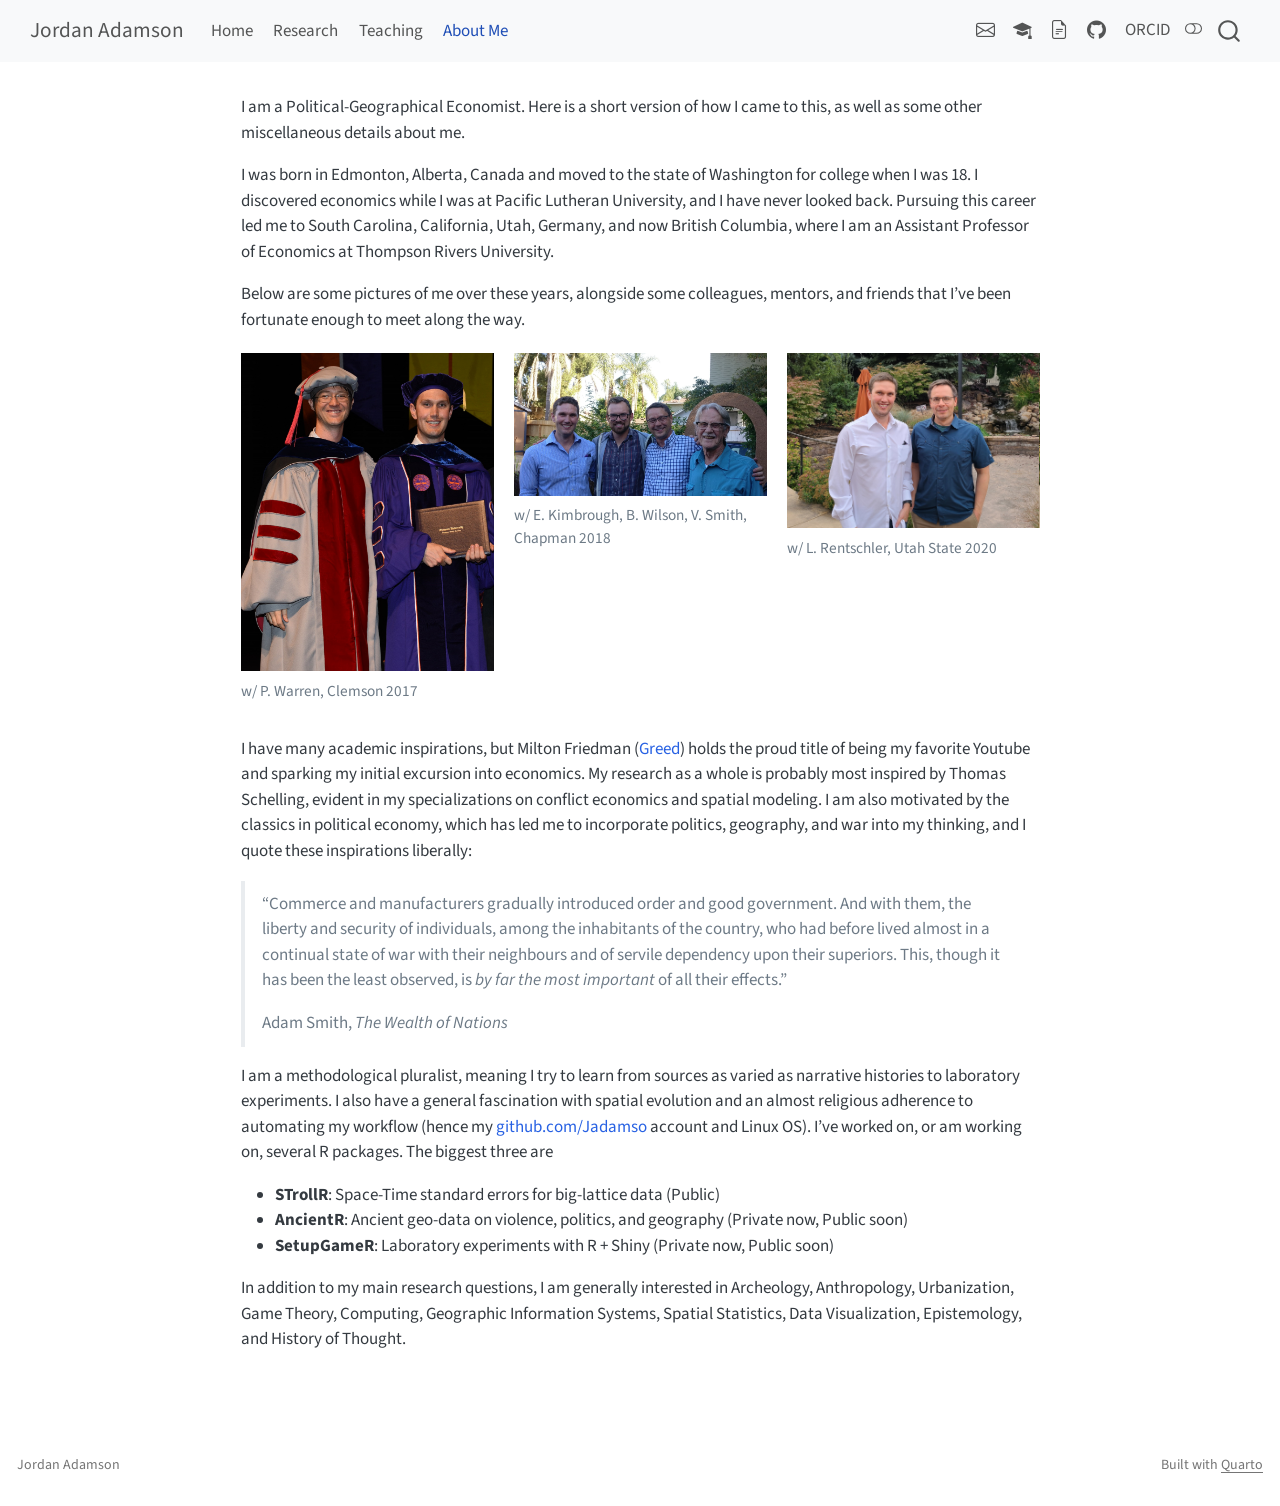
==== commit 0a45ec47: "Built site for gh-pages" ====
--- a/pages/about.html
+++ b/pages/about.html
@@ -39,10 +39,14 @@
 <script src="../site_libs/quarto-html/tippy.umd.min.js"></script>
 <script src="../site_libs/quarto-html/anchor.min.js"></script>
 <link href="../site_libs/quarto-html/tippy.css" rel="stylesheet">
-<link href="../site_libs/quarto-html/quarto-syntax-highlighting-7f8f88aac4f3542376d5c11b86a4c14d.css" rel="stylesheet" id="quarto-text-highlighting-styles">
+<link href="../site_libs/quarto-html/quarto-syntax-highlighting-7f8f88aac4f3542376d5c11b86a4c14d.css" rel="stylesheet" class="quarto-color-scheme" id="quarto-text-highlighting-styles">
+<link href="../site_libs/quarto-html/quarto-syntax-highlighting-dark-d0ae9245876894da5ac7e18953ecc5cc.css" rel="stylesheet" class="quarto-color-scheme quarto-color-alternate" id="quarto-text-highlighting-styles">
+<link href="../site_libs/quarto-html/quarto-syntax-highlighting-7f8f88aac4f3542376d5c11b86a4c14d.css" rel="stylesheet" class="quarto-color-scheme-extra" id="quarto-text-highlighting-styles">
 <script src="../site_libs/bootstrap/bootstrap.min.js"></script>
 <link href="../site_libs/bootstrap/bootstrap-icons.css" rel="stylesheet">
-<link href="../site_libs/bootstrap/bootstrap-a0f9fd0d421825b736dc1bbcbcba2219.min.css" rel="stylesheet" append-hash="true" id="quarto-bootstrap" data-mode="light">
+<link href="../site_libs/bootstrap/bootstrap-f1567f6532da11e0b3c9d7d9c23d1e21.min.css" rel="stylesheet" append-hash="true" class="quarto-color-scheme" id="quarto-bootstrap" data-mode="light">
+<link href="../site_libs/bootstrap/bootstrap-dark-06b56d471ffbf29346837eae66dc9952.min.css" rel="stylesheet" append-hash="true" class="quarto-color-scheme quarto-color-alternate" id="quarto-bootstrap" data-mode="dark">
+<link href="../site_libs/bootstrap/bootstrap-f1567f6532da11e0b3c9d7d9c23d1e21.min.css" rel="stylesheet" append-hash="true" class="quarto-color-scheme-extra" id="quarto-bootstrap" data-mode="light">
 <script id="quarto-search-options" type="application/json">{
   "location": "navbar",
   "copy-button": false,
@@ -73,9 +77,175 @@
 
 
 <link rel="stylesheet" href="../assets/styles.css">
+<meta property="og:title" content="About Me – Jordan Adamson">
+<meta property="og:description" content="Assistant Professor of Economics at Thompson Rivers University. I research conflict and trade, with a particular interest in their spatial dimensions.">
+<meta property="og:image" content="https://jadamso.github.io/assets/images/2017_clemson_warren.jpg">
+<meta property="og:site_name" content="Jordan Adamson">
 </head>
 
-<body class="nav-fixed fullcontent quarto-light">
+<body class="nav-fixed fullcontent quarto-light"><script id="quarto-html-before-body" type="application/javascript">
+    const toggleBodyColorMode = (bsSheetEl) => {
+      const mode = bsSheetEl.getAttribute("data-mode");
+      const bodyEl = window.document.querySelector("body");
+      if (mode === "dark") {
+        bodyEl.classList.add("quarto-dark");
+        bodyEl.classList.remove("quarto-light");
+      } else {
+        bodyEl.classList.add("quarto-light");
+        bodyEl.classList.remove("quarto-dark");
+      }
+    }
+    const toggleBodyColorPrimary = () => {
+      const bsSheetEl = window.document.querySelector("link#quarto-bootstrap:not([rel=disabled-stylesheet])");
+      if (bsSheetEl) {
+        toggleBodyColorMode(bsSheetEl);
+      }
+    }
+    const setColorSchemeToggle = (alternate) => {
+      const toggles = window.document.querySelectorAll('.quarto-color-scheme-toggle');
+      for (let i=0; i < toggles.length; i++) {
+        const toggle = toggles[i];
+        if (toggle) {
+          if (alternate) {
+            toggle.classList.add("alternate");
+          } else {
+            toggle.classList.remove("alternate");
+          }
+        }
+      }
+    };
+    const toggleColorMode = (alternate) => {
+      // Switch the stylesheets
+      const primaryStylesheets = window.document.querySelectorAll('link.quarto-color-scheme:not(.quarto-color-alternate)');
+      const alternateStylesheets = window.document.querySelectorAll('link.quarto-color-scheme.quarto-color-alternate');
+      manageTransitions('#quarto-margin-sidebar .nav-link', false);
+      if (alternate) {
+        // note: dark is layered on light, we don't disable primary!
+        enableStylesheet(alternateStylesheets);
+        for (const sheetNode of alternateStylesheets) {
+          if (sheetNode.id === "quarto-bootstrap") {
+            toggleBodyColorMode(sheetNode);
+          }
+        }
+      } else {
+        disableStylesheet(alternateStylesheets);
+        enableStylesheet(primaryStylesheets)
+        toggleBodyColorPrimary();
+      }
+      manageTransitions('#quarto-margin-sidebar .nav-link', true);
+      // Switch the toggles
+      setColorSchemeToggle(alternate)
+      // Hack to workaround the fact that safari doesn't
+      // properly recolor the scrollbar when toggling (#1455)
+      if (navigator.userAgent.indexOf('Safari') > 0 && navigator.userAgent.indexOf('Chrome') == -1) {
+        manageTransitions("body", false);
+        window.scrollTo(0, 1);
+        setTimeout(() => {
+          window.scrollTo(0, 0);
+          manageTransitions("body", true);
+        }, 40);
+      }
+    }
+    const disableStylesheet = (stylesheets) => {
+      for (let i=0; i < stylesheets.length; i++) {
+        const stylesheet = stylesheets[i];
+        stylesheet.rel = 'disabled-stylesheet';
+      }
+    }
+    const enableStylesheet = (stylesheets) => {
+      for (let i=0; i < stylesheets.length; i++) {
+        const stylesheet = stylesheets[i];
+        if(stylesheet.rel !== 'stylesheet') { // for Chrome, which will still FOUC without this check
+          stylesheet.rel = 'stylesheet';
+        }
+      }
+    }
+    const manageTransitions = (selector, allowTransitions) => {
+      const els = window.document.querySelectorAll(selector);
+      for (let i=0; i < els.length; i++) {
+        const el = els[i];
+        if (allowTransitions) {
+          el.classList.remove('notransition');
+        } else {
+          el.classList.add('notransition');
+        }
+      }
+    }
+    const isFileUrl = () => {
+      return window.location.protocol === 'file:';
+    }
+    const hasAlternateSentinel = () => {
+      let styleSentinel = getColorSchemeSentinel();
+      if (styleSentinel !== null) {
+        return styleSentinel === "alternate";
+      } else {
+        return false;
+      }
+    }
+    const setStyleSentinel = (alternate) => {
+      const value = alternate ? "alternate" : "default";
+      if (!isFileUrl()) {
+        window.localStorage.setItem("quarto-color-scheme", value);
+      } else {
+        localAlternateSentinel = value;
+      }
+    }
+    const getColorSchemeSentinel = () => {
+      if (!isFileUrl()) {
+        const storageValue = window.localStorage.getItem("quarto-color-scheme");
+        return storageValue != null ? storageValue : localAlternateSentinel;
+      } else {
+        return localAlternateSentinel;
+      }
+    }
+    const toggleGiscusIfUsed = (isAlternate, darkModeDefault) => {
+      const baseTheme = document.querySelector('#giscus-base-theme')?.value ?? 'light';
+      const alternateTheme = document.querySelector('#giscus-alt-theme')?.value ?? 'dark';
+      let newTheme = '';
+      if(authorPrefersDark) {
+        newTheme = isAlternate ? baseTheme : alternateTheme;
+      } else {
+        newTheme = isAlternate ? alternateTheme : baseTheme;
+      }
+      const changeGiscusTheme = () => {
+        // From: https://github.com/giscus/giscus/issues/336
+        const sendMessage = (message) => {
+          const iframe = document.querySelector('iframe.giscus-frame');
+          if (!iframe) return;
+          iframe.contentWindow.postMessage({ giscus: message }, 'https://giscus.app');
+        }
+        sendMessage({
+          setConfig: {
+            theme: newTheme
+          }
+        });
+      }
+      const isGiscussLoaded = window.document.querySelector('iframe.giscus-frame') !== null;
+      if (isGiscussLoaded) {
+        changeGiscusTheme();
+      }
+    };
+    const authorPrefersDark = false;
+    const darkModeDefault = authorPrefersDark;
+      document.querySelector('link#quarto-text-highlighting-styles.quarto-color-scheme-extra').rel = 'disabled-stylesheet';
+      document.querySelector('link#quarto-bootstrap.quarto-color-scheme-extra').rel = 'disabled-stylesheet';
+    let localAlternateSentinel = darkModeDefault ? 'alternate' : 'default';
+    // Dark / light mode switch
+    window.quartoToggleColorScheme = () => {
+      // Read the current dark / light value
+      let toAlternate = !hasAlternateSentinel();
+      toggleColorMode(toAlternate);
+      setStyleSentinel(toAlternate);
+      toggleGiscusIfUsed(toAlternate, darkModeDefault);
+      window.dispatchEvent(new Event('resize'));
+    };
+    // Switch to dark mode if need be
+    if (hasAlternateSentinel()) {
+      toggleColorMode(true);
+    } else {
+      toggleColorMode(false);
+    }
+  </script>
 
 <div id="quarto-search-results"></div>
   <header id="quarto-header" class="headroom fixed-top">
@@ -137,6 +307,7 @@
 </ul>
           </div> <!-- /navcollapse -->
             <div class="quarto-navbar-tools">
+  <a href="" class="quarto-color-scheme-toggle quarto-navigation-tool  px-1" onclick="window.quartoToggleColorScheme(); return false;" title="Toggle dark mode"><i class="bi"></i></a>
 </div>
       </div> <!-- /container-fluid -->
     </nav>
@@ -147,29 +318,17 @@
 <!-- margin-sidebar -->
     
 <!-- main -->
-<main class="content" id="quarto-document-content">
-
-<header id="title-block-header" class="quarto-title-block default">
-<div class="quarto-title">
-<h1 class="title">About Me</h1>
-</div>
-
-
-
-<div class="quarto-title-meta">
-
-    
-  
-    
-  </div>
-  
+<main class="content" id="quarto-document-content"><header id="title-block-header" class="quarto-title-block"><h1 class="title display-7">About Me</h1></header>
+
+
+<header id="title-block-header">
 
 
 </header>
 
 
 <p>I am a Political-Geographical Economist. Here is a short version of how I came to this, as well as some other miscellaneous details about me.</p>
-<p>I was born in Edmonton, Alberta, Canada and moved to the state of Washington for college when I was 18. I discovered economics while I was at Pacific Lutheran University, and I have never looked back. Pursuing this career led me to South Carolina, California, Utah, Germany, and now British Columbia — where I am an Assistant Professor of Economics at Thompson Rivers University.</p>
+<p>I was born in Edmonton, Alberta, Canada and moved to the state of Washington for college when I was 18. I discovered economics while I was at Pacific Lutheran University, and I have never looked back. Pursuing this career led me to South Carolina, California, Utah, Germany, and now British Columbia, where I am an Assistant Professor of Economics at Thompson Rivers University.</p>
 <p>Below are some pictures of me over these years, alongside some colleagues, mentors, and friends that I’ve been fortunate enough to meet along the way.</p>
 <div class="quarto-layout-panel" data-layout-ncol="3">
 <div class="quarto-layout-row">
@@ -177,7 +336,7 @@
 <div class="quarto-figure quarto-figure-center">
 <figure class="figure">
 <p><img src="../assets/images/2017_clemson_warren.jpg" class="img-fluid figure-img"></p>
-<figcaption>w/ P. Warren — Clemson, 2017</figcaption>
+<figcaption>w/ P. Warren, Clemson 2017</figcaption>
 </figure>
 </div>
 </div>
@@ -185,7 +344,7 @@
 <div class="quarto-figure quarto-figure-center">
 <figure class="figure">
 <p><img src="../assets/images/2018_chapman_kimbrough_wilson_smith.jpg" class="img-fluid figure-img"></p>
-<figcaption>w/ E. Kimbrough, B. Wilson, V. Smith — Chapman, 2018</figcaption>
+<figcaption>w/ E. Kimbrough, B. Wilson, V. Smith, Chapman 2018</figcaption>
 </figure>
 </div>
 </div>
@@ -193,24 +352,33 @@
 <div class="quarto-figure quarto-figure-center">
 <figure class="figure">
 <p><img src="../assets/images/2020_utahstate_rentschler.jpg" class="img-fluid figure-img"></p>
-<figcaption>w/ L. Rentschler — Utah State, 2020</figcaption>
+<figcaption>w/ L. Rentschler, Utah State 2020</figcaption>
 </figure>
 </div>
 </div>
 </div>
 </div>
-<p>I have many academic inspirations, but Milton Friedman (<a href="https://www.youtube.com/watch?v=RWsx1X8PV_A">Greed</a>) holds the proud title of being my favorite Youtube and sparking my initial excursion into economics. My research as a whole is probably most inspired by Thomas Schelling, evident in my specializations on conflict economics and spatial modeling. I am also motivated by the classics in political economy, which has led me to incorporate politics, geography, and war into my thinking — and I quote these inspirations liberally:</p>
+<p>I have many academic inspirations, but Milton Friedman (<a href="https://www.youtube.com/watch?v=RWsx1X8PV_A">Greed</a>) holds the proud title of being my favorite Youtube and sparking my initial excursion into economics. My research as a whole is probably most inspired by Thomas Schelling, evident in my specializations on conflict economics and spatial modeling. I am also motivated by the classics in political economy, which has led me to incorporate politics, geography, and war into my thinking, and I quote these inspirations liberally:</p>
 <blockquote class="blockquote">
-<p>“Commerce and manufacturers gradually introduced order and good government. And with them, the liberty and security of individuals, among the inhabitants of the country, who had before lived almost in a continual state of war with their neighbours and of servile dependency upon their superiors. This, though it has been the least observed, is <em>by far the most important</em> of all their effects.” — Adam Smith, <em>The Wealth of Nations</em></p>
+<p>“Commerce and manufacturers gradually introduced order and good government. And with them, the liberty and security of individuals, among the inhabitants of the country, who had before lived almost in a continual state of war with their neighbours and of servile dependency upon their superiors. This, though it has been the least observed, is <em>by far the most important</em> of all their effects.”</p>
+<p>Adam Smith, <em>The Wealth of Nations</em></p>
 </blockquote>
 <p>I am a methodological pluralist, meaning I try to learn from sources as varied as narrative histories to laboratory experiments. I also have a general fascination with spatial evolution and an almost religious adherence to automating my workflow (hence my <a href="https://github.com/Jadamso">github.com/Jadamso</a> account and Linux OS). I’ve worked on, or am working on, several R packages. The biggest three are</p>
 <ul>
-<li><strong>STrollR</strong> — Space-Time standard errors for big-lattice data (Public)</li>
-<li><strong>AncientR</strong> — Ancient geo-data on violence, politics, and geography (Private now, Public soon)</li>
-<li><strong>SetupGameR</strong> — Laboratory experiments with R + Shiny (Private now, Public soon)</li>
+<li><strong>STrollR</strong>: Space-Time standard errors for big-lattice data (Public)</li>
+<li><strong>AncientR</strong>: Ancient geo-data on violence, politics, and geography (Private now, Public soon)</li>
+<li><strong>SetupGameR</strong>: Laboratory experiments with R + Shiny (Private now, Public soon)</li>
 </ul>
 <p>In addition to my main research questions, I am generally interested in Archeology, Anthropology, Urbanization, Game Theory, Computing, Geographic Information Systems, Spatial Statistics, Data Visualization, Epistemology, and History of Thought.</p>
-<p>Since graduate school, I’ve grown to enjoy writing. (Including a little poem below, which I guess is a sign I’ve read too much McCloskey if I did not make a haiku about the pigeon-hole principle as an undergraduate.) Over the last several years, I’ve also enjoyed learning about Leipzig: previously a major European city at the confluence of both the major European East–West and North–South trade routes, and making a comeback from DDR times. Now I am looking forward to exploring the Rocky Mountains with my family in Kamloops.</p>
+<!--
+Since graduate school, I've grown to enjoy writing. (Including a little poem
+below, which I guess is a sign I've read too much McCloskey if I did not make
+a haiku about the pigeon-hole principle as an undergraduate.) Over the last
+several years, I've also enjoyed learning about Leipzig: previously a major
+European city at the confluence of both the major European East–West and
+North–South trade routes, and making a comeback from DDR times. Now I am
+looking forward to exploring the Rocky Mountains with my family in Kamloops.
+-->
 <!--
 ### The Little Poem of the Applied Econometrician
 
@@ -236,6 +404,19 @@
 </main> <!-- /main -->
 <script id="quarto-html-after-body" type="application/javascript">
   window.document.addEventListener("DOMContentLoaded", function (event) {
+    // Ensure there is a toggle, if there isn't float one in the top right
+    if (window.document.querySelector('.quarto-color-scheme-toggle') === null) {
+      const a = window.document.createElement('a');
+      a.classList.add('top-right');
+      a.classList.add('quarto-color-scheme-toggle');
+      a.href = "";
+      a.onclick = function() { try { window.quartoToggleColorScheme(); } catch {} return false; };
+      const i = window.document.createElement("i");
+      i.classList.add('bi');
+      a.appendChild(i);
+      window.document.body.appendChild(a);
+    }
+    setColorSchemeToggle(hasAlternateSentinel())
     const icon = "";
     const anchorJS = new window.AnchorJS();
     anchorJS.options = {
--- a/assets/styles.css
+++ b/assets/styles.css
@@ -1,6 +1,13 @@
 /* Site-wide tweaks */
 .quarto-title-block .title {
   font-weight: 600;
+}
+
+/* Hide the per-page title block site-wide. The navbar brand carries the
+   identity, page content carries the topic, and the browser tab still
+   shows the page title from <title>. */
+#title-block-header {
+  display: none;
 }
 
 main a {
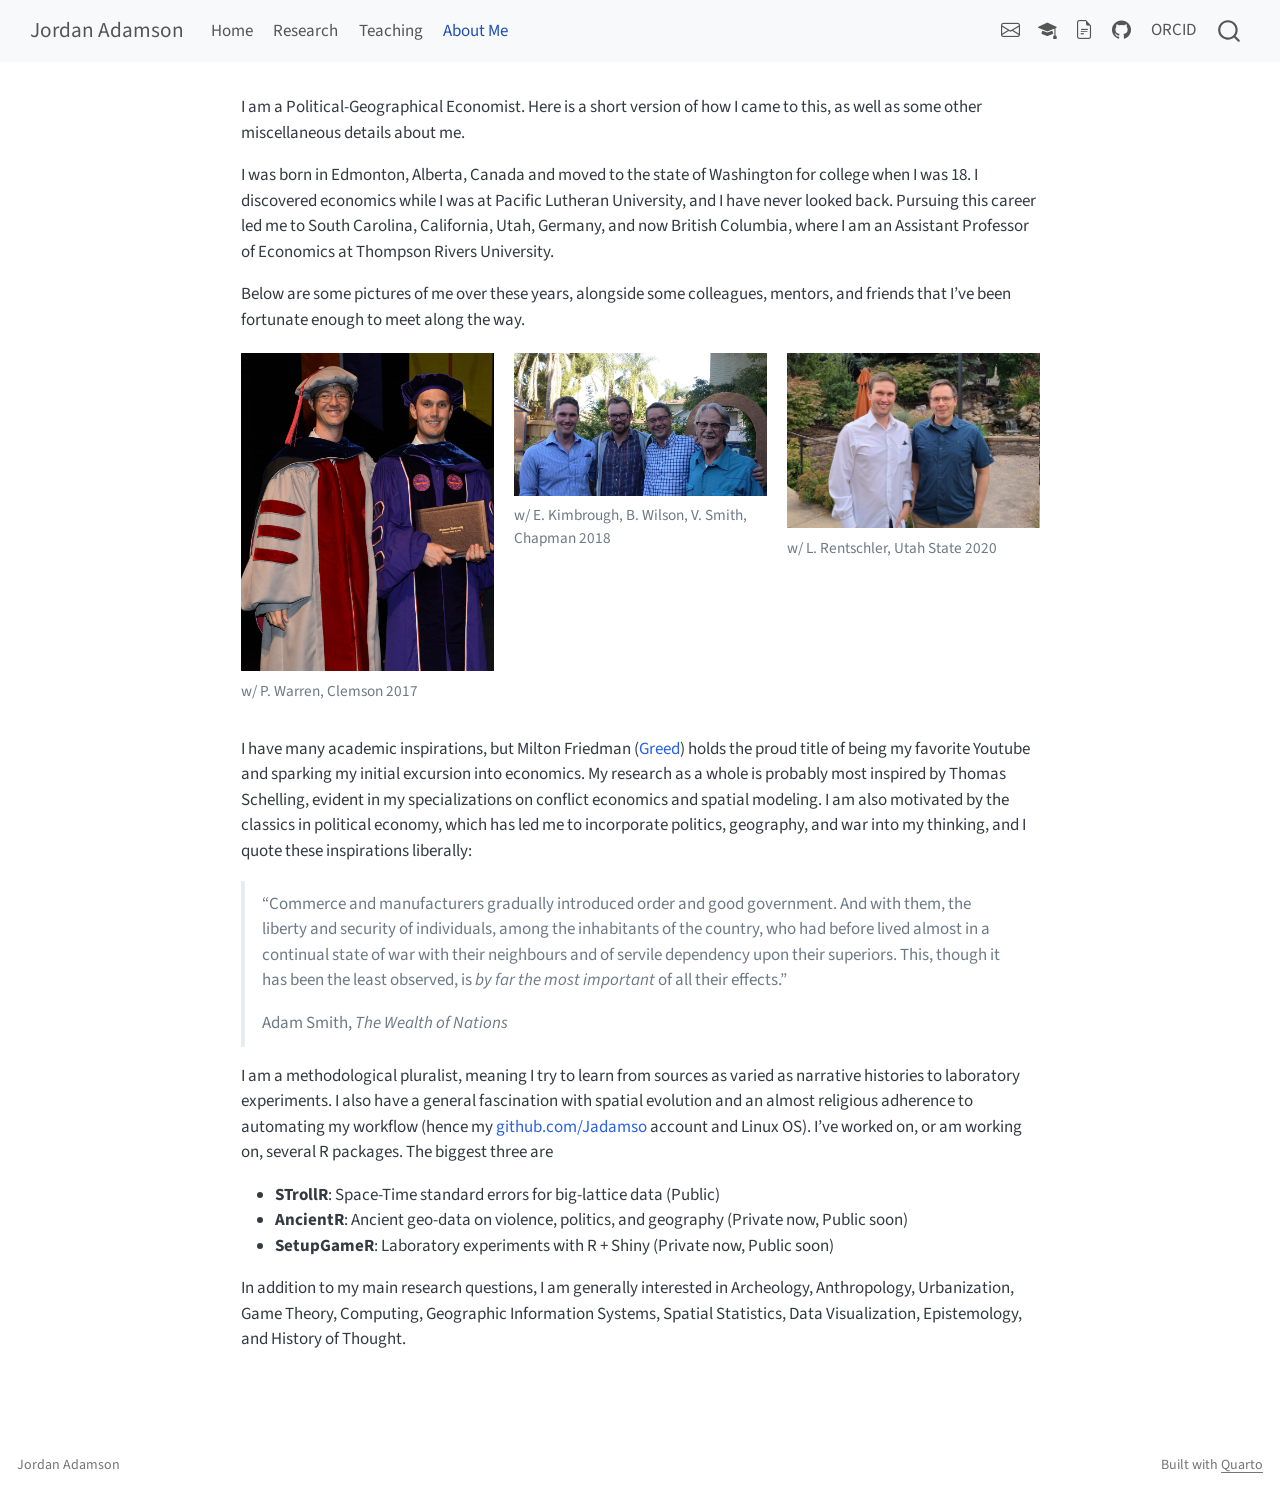
==== commit a7d0ec70: "Built site for gh-pages" ====
--- a/pages/about.html
+++ b/pages/about.html
@@ -2,7 +2,7 @@
 <html xmlns="http://www.w3.org/1999/xhtml" lang="en" xml:lang="en"><head>
 
 <meta charset="utf-8">
-<meta name="generator" content="quarto-1.9.37">
+<meta name="generator" content="quarto-1.9.38">
 
 <meta name="viewport" content="width=device-width, initial-scale=1.0, user-scalable=yes">
 
@@ -39,14 +39,10 @@
 <script src="../site_libs/quarto-html/tippy.umd.min.js"></script>
 <script src="../site_libs/quarto-html/anchor.min.js"></script>
 <link href="../site_libs/quarto-html/tippy.css" rel="stylesheet">
-<link href="../site_libs/quarto-html/quarto-syntax-highlighting-7f8f88aac4f3542376d5c11b86a4c14d.css" rel="stylesheet" class="quarto-color-scheme" id="quarto-text-highlighting-styles">
-<link href="../site_libs/quarto-html/quarto-syntax-highlighting-dark-d0ae9245876894da5ac7e18953ecc5cc.css" rel="stylesheet" class="quarto-color-scheme quarto-color-alternate" id="quarto-text-highlighting-styles">
-<link href="../site_libs/quarto-html/quarto-syntax-highlighting-7f8f88aac4f3542376d5c11b86a4c14d.css" rel="stylesheet" class="quarto-color-scheme-extra" id="quarto-text-highlighting-styles">
+<link href="../site_libs/quarto-html/quarto-syntax-highlighting-15634bcf2e68342d4ad2dfa704d543f6.css" rel="stylesheet" id="quarto-text-highlighting-styles">
 <script src="../site_libs/bootstrap/bootstrap.min.js"></script>
 <link href="../site_libs/bootstrap/bootstrap-icons.css" rel="stylesheet">
-<link href="../site_libs/bootstrap/bootstrap-f1567f6532da11e0b3c9d7d9c23d1e21.min.css" rel="stylesheet" append-hash="true" class="quarto-color-scheme" id="quarto-bootstrap" data-mode="light">
-<link href="../site_libs/bootstrap/bootstrap-dark-06b56d471ffbf29346837eae66dc9952.min.css" rel="stylesheet" append-hash="true" class="quarto-color-scheme quarto-color-alternate" id="quarto-bootstrap" data-mode="dark">
-<link href="../site_libs/bootstrap/bootstrap-f1567f6532da11e0b3c9d7d9c23d1e21.min.css" rel="stylesheet" append-hash="true" class="quarto-color-scheme-extra" id="quarto-bootstrap" data-mode="light">
+<link href="../site_libs/bootstrap/bootstrap-f1567f6532da11e0b3c9d7d9c23d1e21.min.css" rel="stylesheet" append-hash="true" id="quarto-bootstrap" data-mode="light">
 <script id="quarto-search-options" type="application/json">{
   "location": "navbar",
   "copy-button": false,
@@ -83,169 +79,7 @@
 <meta property="og:site_name" content="Jordan Adamson">
 </head>
 
-<body class="nav-fixed fullcontent quarto-light"><script id="quarto-html-before-body" type="application/javascript">
-    const toggleBodyColorMode = (bsSheetEl) => {
-      const mode = bsSheetEl.getAttribute("data-mode");
-      const bodyEl = window.document.querySelector("body");
-      if (mode === "dark") {
-        bodyEl.classList.add("quarto-dark");
-        bodyEl.classList.remove("quarto-light");
-      } else {
-        bodyEl.classList.add("quarto-light");
-        bodyEl.classList.remove("quarto-dark");
-      }
-    }
-    const toggleBodyColorPrimary = () => {
-      const bsSheetEl = window.document.querySelector("link#quarto-bootstrap:not([rel=disabled-stylesheet])");
-      if (bsSheetEl) {
-        toggleBodyColorMode(bsSheetEl);
-      }
-    }
-    const setColorSchemeToggle = (alternate) => {
-      const toggles = window.document.querySelectorAll('.quarto-color-scheme-toggle');
-      for (let i=0; i < toggles.length; i++) {
-        const toggle = toggles[i];
-        if (toggle) {
-          if (alternate) {
-            toggle.classList.add("alternate");
-          } else {
-            toggle.classList.remove("alternate");
-          }
-        }
-      }
-    };
-    const toggleColorMode = (alternate) => {
-      // Switch the stylesheets
-      const primaryStylesheets = window.document.querySelectorAll('link.quarto-color-scheme:not(.quarto-color-alternate)');
-      const alternateStylesheets = window.document.querySelectorAll('link.quarto-color-scheme.quarto-color-alternate');
-      manageTransitions('#quarto-margin-sidebar .nav-link', false);
-      if (alternate) {
-        // note: dark is layered on light, we don't disable primary!
-        enableStylesheet(alternateStylesheets);
-        for (const sheetNode of alternateStylesheets) {
-          if (sheetNode.id === "quarto-bootstrap") {
-            toggleBodyColorMode(sheetNode);
-          }
-        }
-      } else {
-        disableStylesheet(alternateStylesheets);
-        enableStylesheet(primaryStylesheets)
-        toggleBodyColorPrimary();
-      }
-      manageTransitions('#quarto-margin-sidebar .nav-link', true);
-      // Switch the toggles
-      setColorSchemeToggle(alternate)
-      // Hack to workaround the fact that safari doesn't
-      // properly recolor the scrollbar when toggling (#1455)
-      if (navigator.userAgent.indexOf('Safari') > 0 && navigator.userAgent.indexOf('Chrome') == -1) {
-        manageTransitions("body", false);
-        window.scrollTo(0, 1);
-        setTimeout(() => {
-          window.scrollTo(0, 0);
-          manageTransitions("body", true);
-        }, 40);
-      }
-    }
-    const disableStylesheet = (stylesheets) => {
-      for (let i=0; i < stylesheets.length; i++) {
-        const stylesheet = stylesheets[i];
-        stylesheet.rel = 'disabled-stylesheet';
-      }
-    }
-    const enableStylesheet = (stylesheets) => {
-      for (let i=0; i < stylesheets.length; i++) {
-        const stylesheet = stylesheets[i];
-        if(stylesheet.rel !== 'stylesheet') { // for Chrome, which will still FOUC without this check
-          stylesheet.rel = 'stylesheet';
-        }
-      }
-    }
-    const manageTransitions = (selector, allowTransitions) => {
-      const els = window.document.querySelectorAll(selector);
-      for (let i=0; i < els.length; i++) {
-        const el = els[i];
-        if (allowTransitions) {
-          el.classList.remove('notransition');
-        } else {
-          el.classList.add('notransition');
-        }
-      }
-    }
-    const isFileUrl = () => {
-      return window.location.protocol === 'file:';
-    }
-    const hasAlternateSentinel = () => {
-      let styleSentinel = getColorSchemeSentinel();
-      if (styleSentinel !== null) {
-        return styleSentinel === "alternate";
-      } else {
-        return false;
-      }
-    }
-    const setStyleSentinel = (alternate) => {
-      const value = alternate ? "alternate" : "default";
-      if (!isFileUrl()) {
-        window.localStorage.setItem("quarto-color-scheme", value);
-      } else {
-        localAlternateSentinel = value;
-      }
-    }
-    const getColorSchemeSentinel = () => {
-      if (!isFileUrl()) {
-        const storageValue = window.localStorage.getItem("quarto-color-scheme");
-        return storageValue != null ? storageValue : localAlternateSentinel;
-      } else {
-        return localAlternateSentinel;
-      }
-    }
-    const toggleGiscusIfUsed = (isAlternate, darkModeDefault) => {
-      const baseTheme = document.querySelector('#giscus-base-theme')?.value ?? 'light';
-      const alternateTheme = document.querySelector('#giscus-alt-theme')?.value ?? 'dark';
-      let newTheme = '';
-      if(authorPrefersDark) {
-        newTheme = isAlternate ? baseTheme : alternateTheme;
-      } else {
-        newTheme = isAlternate ? alternateTheme : baseTheme;
-      }
-      const changeGiscusTheme = () => {
-        // From: https://github.com/giscus/giscus/issues/336
-        const sendMessage = (message) => {
-          const iframe = document.querySelector('iframe.giscus-frame');
-          if (!iframe) return;
-          iframe.contentWindow.postMessage({ giscus: message }, 'https://giscus.app');
-        }
-        sendMessage({
-          setConfig: {
-            theme: newTheme
-          }
-        });
-      }
-      const isGiscussLoaded = window.document.querySelector('iframe.giscus-frame') !== null;
-      if (isGiscussLoaded) {
-        changeGiscusTheme();
-      }
-    };
-    const authorPrefersDark = false;
-    const darkModeDefault = authorPrefersDark;
-      document.querySelector('link#quarto-text-highlighting-styles.quarto-color-scheme-extra').rel = 'disabled-stylesheet';
-      document.querySelector('link#quarto-bootstrap.quarto-color-scheme-extra').rel = 'disabled-stylesheet';
-    let localAlternateSentinel = darkModeDefault ? 'alternate' : 'default';
-    // Dark / light mode switch
-    window.quartoToggleColorScheme = () => {
-      // Read the current dark / light value
-      let toAlternate = !hasAlternateSentinel();
-      toggleColorMode(toAlternate);
-      setStyleSentinel(toAlternate);
-      toggleGiscusIfUsed(toAlternate, darkModeDefault);
-      window.dispatchEvent(new Event('resize'));
-    };
-    // Switch to dark mode if need be
-    if (hasAlternateSentinel()) {
-      toggleColorMode(true);
-    } else {
-      toggleColorMode(false);
-    }
-  </script>
+<body class="nav-fixed fullcontent quarto-light">
 
 <div id="quarto-search-results"></div>
   <header id="quarto-header" class="headroom fixed-top">
@@ -307,7 +141,6 @@
 </ul>
           </div> <!-- /navcollapse -->
             <div class="quarto-navbar-tools">
-  <a href="" class="quarto-color-scheme-toggle quarto-navigation-tool  px-1" onclick="window.quartoToggleColorScheme(); return false;" title="Toggle dark mode"><i class="bi"></i></a>
 </div>
       </div> <!-- /container-fluid -->
     </nav>
@@ -319,7 +152,6 @@
     
 <!-- main -->
 <main class="content" id="quarto-document-content"><header id="title-block-header" class="quarto-title-block"><h1 class="title display-7">About Me</h1></header>
-
 
 <header id="title-block-header">
 
@@ -404,19 +236,6 @@
 </main> <!-- /main -->
 <script id="quarto-html-after-body" type="application/javascript">
   window.document.addEventListener("DOMContentLoaded", function (event) {
-    // Ensure there is a toggle, if there isn't float one in the top right
-    if (window.document.querySelector('.quarto-color-scheme-toggle') === null) {
-      const a = window.document.createElement('a');
-      a.classList.add('top-right');
-      a.classList.add('quarto-color-scheme-toggle');
-      a.href = "";
-      a.onclick = function() { try { window.quartoToggleColorScheme(); } catch {} return false; };
-      const i = window.document.createElement("i");
-      i.classList.add('bi');
-      a.appendChild(i);
-      window.document.body.appendChild(a);
-    }
-    setColorSchemeToggle(hasAlternateSentinel())
     const icon = "";
     const anchorJS = new window.AnchorJS();
     anchorJS.options = {
--- a/site_libs/quarto-html/quarto-syntax-highlighting-15634bcf2e68342d4ad2dfa704d543f6.css
+++ b/site_libs/quarto-html/quarto-syntax-highlighting-15634bcf2e68342d4ad2dfa704d543f6.css
@@ -0,0 +1,236 @@
+/* quarto syntax highlight colors */
+:root {
+  --quarto-hl-ot-color: #003B4F;
+  --quarto-hl-at-color: #657422;
+  --quarto-hl-ss-color: #20794D;
+  --quarto-hl-an-color: #5E5E5E;
+  --quarto-hl-fu-color: #4758AB;
+  --quarto-hl-st-color: #20794D;
+  --quarto-hl-cf-color: #003B4F;
+  --quarto-hl-op-color: #5E5E5E;
+  --quarto-hl-er-color: #AD0000;
+  --quarto-hl-bn-color: #AD0000;
+  --quarto-hl-al-color: #AD0000;
+  --quarto-hl-va-color: #111111;
+  --quarto-hl-bu-color: inherit;
+  --quarto-hl-ex-color: inherit;
+  --quarto-hl-pp-color: #AD0000;
+  --quarto-hl-in-color: #5E5E5E;
+  --quarto-hl-vs-color: #20794D;
+  --quarto-hl-wa-color: #5E5E5E;
+  --quarto-hl-do-color: #5E5E5E;
+  --quarto-hl-im-color: #00769E;
+  --quarto-hl-ch-color: #20794D;
+  --quarto-hl-dt-color: #AD0000;
+  --quarto-hl-fl-color: #AD0000;
+  --quarto-hl-co-color: #5E5E5E;
+  --quarto-hl-cv-color: #5E5E5E;
+  --quarto-hl-cn-color: #8f5902;
+  --quarto-hl-sc-color: #5E5E5E;
+  --quarto-hl-dv-color: #AD0000;
+  --quarto-hl-kw-color: #003B4F;
+}
+
+/* other quarto variables */
+:root {
+  --quarto-font-monospace: SFMono-Regular, Menlo, Monaco, Consolas, "Liberation Mono", "Courier New", monospace;
+}
+
+/* syntax highlight based on Pandoc's rules */
+pre > code.sourceCode > span {
+  color: #003B4F;
+}
+
+code.sourceCode > span {
+  color: #003B4F;
+}
+
+div.sourceCode,
+div.sourceCode pre.sourceCode {
+  color: #003B4F;
+}
+
+/* Normal */
+code span {
+  color: #003B4F;
+}
+
+/* Alert */
+code span.al {
+  color: #AD0000;
+  font-style: inherit;
+}
+
+/* Annotation */
+code span.an {
+  color: #5E5E5E;
+  font-style: inherit;
+}
+
+/* Attribute */
+code span.at {
+  color: #657422;
+  font-style: inherit;
+}
+
+/* BaseN */
+code span.bn {
+  color: #AD0000;
+  font-style: inherit;
+}
+
+/* BuiltIn */
+code span.bu {
+  font-style: inherit;
+}
+
+/* ControlFlow */
+code span.cf {
+  color: #003B4F;
+  font-weight: bold;
+  font-style: inherit;
+}
+
+/* Char */
+code span.ch {
+  color: #20794D;
+  font-style: inherit;
+}
+
+/* Constant */
+code span.cn {
+  color: #8f5902;
+  font-style: inherit;
+}
+
+/* Comment */
+code span.co {
+  color: #5E5E5E;
+  font-style: inherit;
+}
+
+/* CommentVar */
+code span.cv {
+  color: #5E5E5E;
+  font-style: italic;
+}
+
+/* Documentation */
+code span.do {
+  color: #5E5E5E;
+  font-style: italic;
+}
+
+/* DataType */
+code span.dt {
+  color: #AD0000;
+  font-style: inherit;
+}
+
+/* DecVal */
+code span.dv {
+  color: #AD0000;
+  font-style: inherit;
+}
+
+/* Error */
+code span.er {
+  color: #AD0000;
+  font-style: inherit;
+}
+
+/* Extension */
+code span.ex {
+  font-style: inherit;
+}
+
+/* Float */
+code span.fl {
+  color: #AD0000;
+  font-style: inherit;
+}
+
+/* Function */
+code span.fu {
+  color: #4758AB;
+  font-style: inherit;
+}
+
+/* Import */
+code span.im {
+  color: #00769E;
+  font-style: inherit;
+}
+
+/* Information */
+code span.in {
+  color: #5E5E5E;
+  font-style: inherit;
+}
+
+/* Keyword */
+code span.kw {
+  color: #003B4F;
+  font-weight: bold;
+  font-style: inherit;
+}
+
+/* Operator */
+code span.op {
+  color: #5E5E5E;
+  font-style: inherit;
+}
+
+/* Other */
+code span.ot {
+  color: #003B4F;
+  font-style: inherit;
+}
+
+/* Preprocessor */
+code span.pp {
+  color: #AD0000;
+  font-style: inherit;
+}
+
+/* SpecialChar */
+code span.sc {
+  color: #5E5E5E;
+  font-style: inherit;
+}
+
+/* SpecialString */
+code span.ss {
+  color: #20794D;
+  font-style: inherit;
+}
+
+/* String */
+code span.st {
+  color: #20794D;
+  font-style: inherit;
+}
+
+/* Variable */
+code span.va {
+  color: #111111;
+  font-style: inherit;
+}
+
+/* VerbatimString */
+code span.vs {
+  color: #20794D;
+  font-style: inherit;
+}
+
+/* Warning */
+code span.wa {
+  color: #5E5E5E;
+  font-style: italic;
+}
+
+.prevent-inlining {
+  content: "</";
+}
+
+/*# sourceMappingURL=f23921c56f73e400b49028c9186a1aa0.css.map */
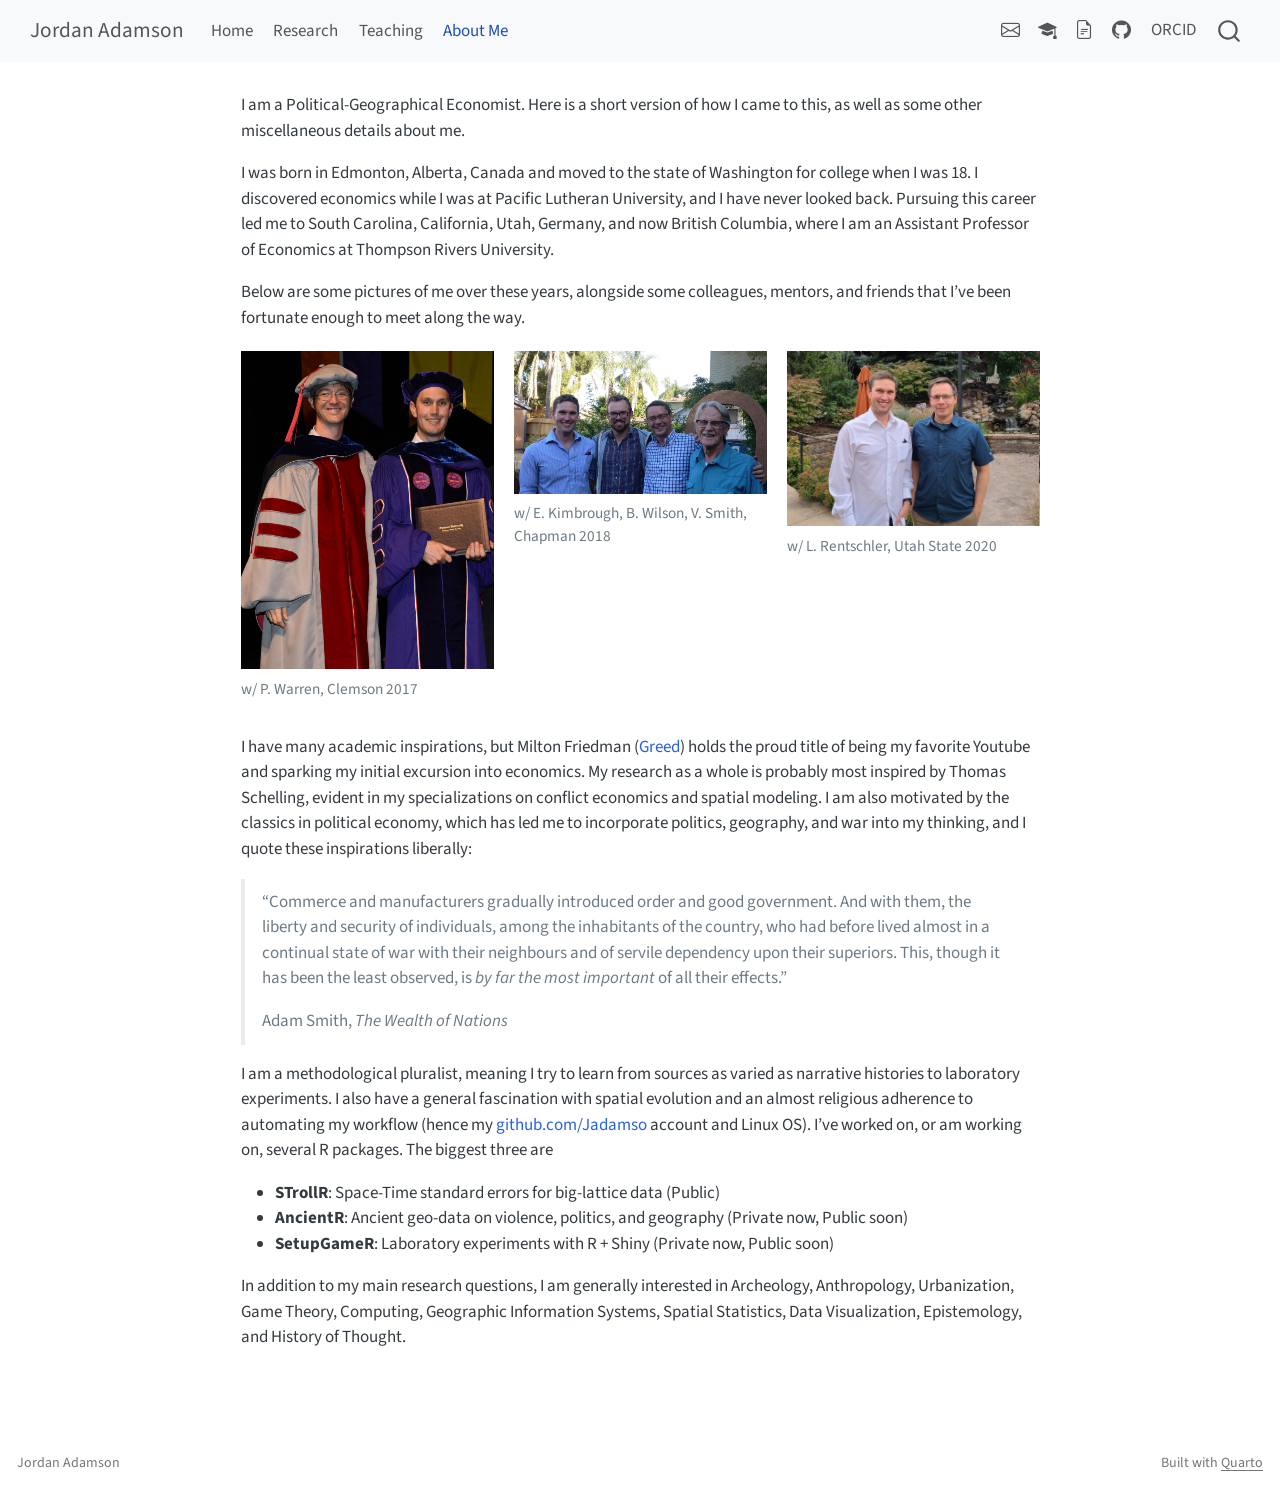
==== commit 228940b5: "Built site for gh-pages" ====
--- a/pages/about.html
+++ b/pages/about.html
@@ -2,7 +2,7 @@
 <html xmlns="http://www.w3.org/1999/xhtml" lang="en" xml:lang="en"><head>
 
 <meta charset="utf-8">
-<meta name="generator" content="quarto-1.9.38">
+<meta name="generator" content="quarto-1.10.18">
 
 <meta name="viewport" content="width=device-width, initial-scale=1.0, user-scalable=yes">
 
@@ -12,10 +12,13 @@
 /* Default styles provided by pandoc.
 ** See https://pandoc.org/MANUAL.html#variables-for-html for config info.
 */
-code{white-space: pre-wrap;}
 span.smallcaps{font-variant: small-caps;}
-div.columns{display: flex; gap: min(4vw, 1.5em);}
-div.column{flex: auto; overflow-x: auto;}
+div.columns{display: flex; gap: 1.5em;}
+div.column{flex: auto;}
+@media screen {
+div.columns{gap: min(4vw, 1.5em);}
+div.column{overflow-x: auto;}
+}
 div.hanging-indent{margin-left: 1.5em; text-indent: -1.5em;}
 ul.task-list{list-style: none;}
 ul.task-list li input[type="checkbox"] {
@@ -39,10 +42,10 @@
 <script src="../site_libs/quarto-html/tippy.umd.min.js"></script>
 <script src="../site_libs/quarto-html/anchor.min.js"></script>
 <link href="../site_libs/quarto-html/tippy.css" rel="stylesheet">
-<link href="../site_libs/quarto-html/quarto-syntax-highlighting-15634bcf2e68342d4ad2dfa704d543f6.css" rel="stylesheet" id="quarto-text-highlighting-styles">
+<link href="../site_libs/quarto-html/quarto-syntax-highlighting-64a204ab8560d761af7679ceaba22944.css" rel="stylesheet" id="quarto-text-highlighting-styles">
 <script src="../site_libs/bootstrap/bootstrap.min.js"></script>
 <link href="../site_libs/bootstrap/bootstrap-icons.css" rel="stylesheet">
-<link href="../site_libs/bootstrap/bootstrap-f1567f6532da11e0b3c9d7d9c23d1e21.min.css" rel="stylesheet" append-hash="true" id="quarto-bootstrap" data-mode="light">
+<link href="../site_libs/bootstrap/bootstrap-32643bc00688b413a4b4dac13675c875.min.css" rel="stylesheet" append-hash="true" id="quarto-bootstrap" data-mode="light">
 <script id="quarto-search-options" type="application/json">{
   "location": "navbar",
   "copy-button": false,
--- a/site_libs/quarto-html/quarto-syntax-highlighting-64a204ab8560d761af7679ceaba22944.css
+++ b/site_libs/quarto-html/quarto-syntax-highlighting-64a204ab8560d761af7679ceaba22944.css
@@ -0,0 +1,236 @@
+/* quarto syntax highlight colors */
+:root {
+  --quarto-hl-ot-color: #003B4F;
+  --quarto-hl-at-color: #657422;
+  --quarto-hl-ss-color: #20794D;
+  --quarto-hl-an-color: #5E5E5E;
+  --quarto-hl-fu-color: #4758AB;
+  --quarto-hl-st-color: #20794D;
+  --quarto-hl-cf-color: #003B4F;
+  --quarto-hl-op-color: #5E5E5E;
+  --quarto-hl-er-color: #AD0000;
+  --quarto-hl-bn-color: #AD0000;
+  --quarto-hl-al-color: #AD0000;
+  --quarto-hl-va-color: #111111;
+  --quarto-hl-bu-color: inherit;
+  --quarto-hl-ex-color: inherit;
+  --quarto-hl-pp-color: #AD0000;
+  --quarto-hl-in-color: #5E5E5E;
+  --quarto-hl-vs-color: #20794D;
+  --quarto-hl-wa-color: #5E5E5E;
+  --quarto-hl-do-color: #5E5E5E;
+  --quarto-hl-im-color: #00769E;
+  --quarto-hl-ch-color: #20794D;
+  --quarto-hl-dt-color: #AD0000;
+  --quarto-hl-fl-color: #AD0000;
+  --quarto-hl-co-color: #5E5E5E;
+  --quarto-hl-cv-color: #5E5E5E;
+  --quarto-hl-cn-color: #8f5902;
+  --quarto-hl-sc-color: #5E5E5E;
+  --quarto-hl-dv-color: #AD0000;
+  --quarto-hl-kw-color: #003B4F;
+}
+
+/* other quarto variables */
+:root {
+  --quarto-font-monospace: SFMono-Regular, Menlo, Monaco, Consolas, "Liberation Mono", "Courier New", monospace;
+}
+
+/* syntax highlight based on Pandoc's rules */
+pre > code.sourceCode > span {
+  color: #003B4F;
+}
+
+code.sourceCode > span {
+  color: #003B4F;
+}
+
+div.sourceCode,
+div.sourceCode pre.sourceCode {
+  color: #003B4F;
+}
+
+/* Normal */
+code span {
+  color: #003B4F;
+}
+
+/* Alert */
+code span.al {
+  color: #AD0000;
+  font-style: inherit;
+}
+
+/* Annotation */
+code span.an {
+  color: #5E5E5E;
+  font-style: inherit;
+}
+
+/* Attribute */
+code span.at {
+  color: #657422;
+  font-style: inherit;
+}
+
+/* BaseN */
+code span.bn {
+  color: #AD0000;
+  font-style: inherit;
+}
+
+/* BuiltIn */
+code span.bu {
+  font-style: inherit;
+}
+
+/* ControlFlow */
+code span.cf {
+  color: #003B4F;
+  font-weight: bold;
+  font-style: inherit;
+}
+
+/* Char */
+code span.ch {
+  color: #20794D;
+  font-style: inherit;
+}
+
+/* Constant */
+code span.cn {
+  color: #8f5902;
+  font-style: inherit;
+}
+
+/* Comment */
+code span.co {
+  color: #5E5E5E;
+  font-style: inherit;
+}
+
+/* CommentVar */
+code span.cv {
+  color: #5E5E5E;
+  font-style: italic;
+}
+
+/* Documentation */
+code span.do {
+  color: #5E5E5E;
+  font-style: italic;
+}
+
+/* DataType */
+code span.dt {
+  color: #AD0000;
+  font-style: inherit;
+}
+
+/* DecVal */
+code span.dv {
+  color: #AD0000;
+  font-style: inherit;
+}
+
+/* Error */
+code span.er {
+  color: #AD0000;
+  font-style: inherit;
+}
+
+/* Extension */
+code span.ex {
+  font-style: inherit;
+}
+
+/* Float */
+code span.fl {
+  color: #AD0000;
+  font-style: inherit;
+}
+
+/* Function */
+code span.fu {
+  color: #4758AB;
+  font-style: inherit;
+}
+
+/* Import */
+code span.im {
+  color: #00769E;
+  font-style: inherit;
+}
+
+/* Information */
+code span.in {
+  color: #5E5E5E;
+  font-style: inherit;
+}
+
+/* Keyword */
+code span.kw {
+  color: #003B4F;
+  font-weight: bold;
+  font-style: inherit;
+}
+
+/* Operator */
+code span.op {
+  color: #5E5E5E;
+  font-style: inherit;
+}
+
+/* Other */
+code span.ot {
+  color: #003B4F;
+  font-style: inherit;
+}
+
+/* Preprocessor */
+code span.pp {
+  color: #AD0000;
+  font-style: inherit;
+}
+
+/* SpecialChar */
+code span.sc {
+  color: #5E5E5E;
+  font-style: inherit;
+}
+
+/* SpecialString */
+code span.ss {
+  color: #20794D;
+  font-style: inherit;
+}
+
+/* String */
+code span.st {
+  color: #20794D;
+  font-style: inherit;
+}
+
+/* Variable */
+code span.va {
+  color: #111111;
+  font-style: inherit;
+}
+
+/* VerbatimString */
+code span.vs {
+  color: #20794D;
+  font-style: inherit;
+}
+
+/* Warning */
+code span.wa {
+  color: #5E5E5E;
+  font-style: italic;
+}
+
+.prevent-inlining {
+  content: "</";
+}
+
+/*# sourceMappingURL=9d8d5bb603a83b8298b89080a598c93b.css.map */
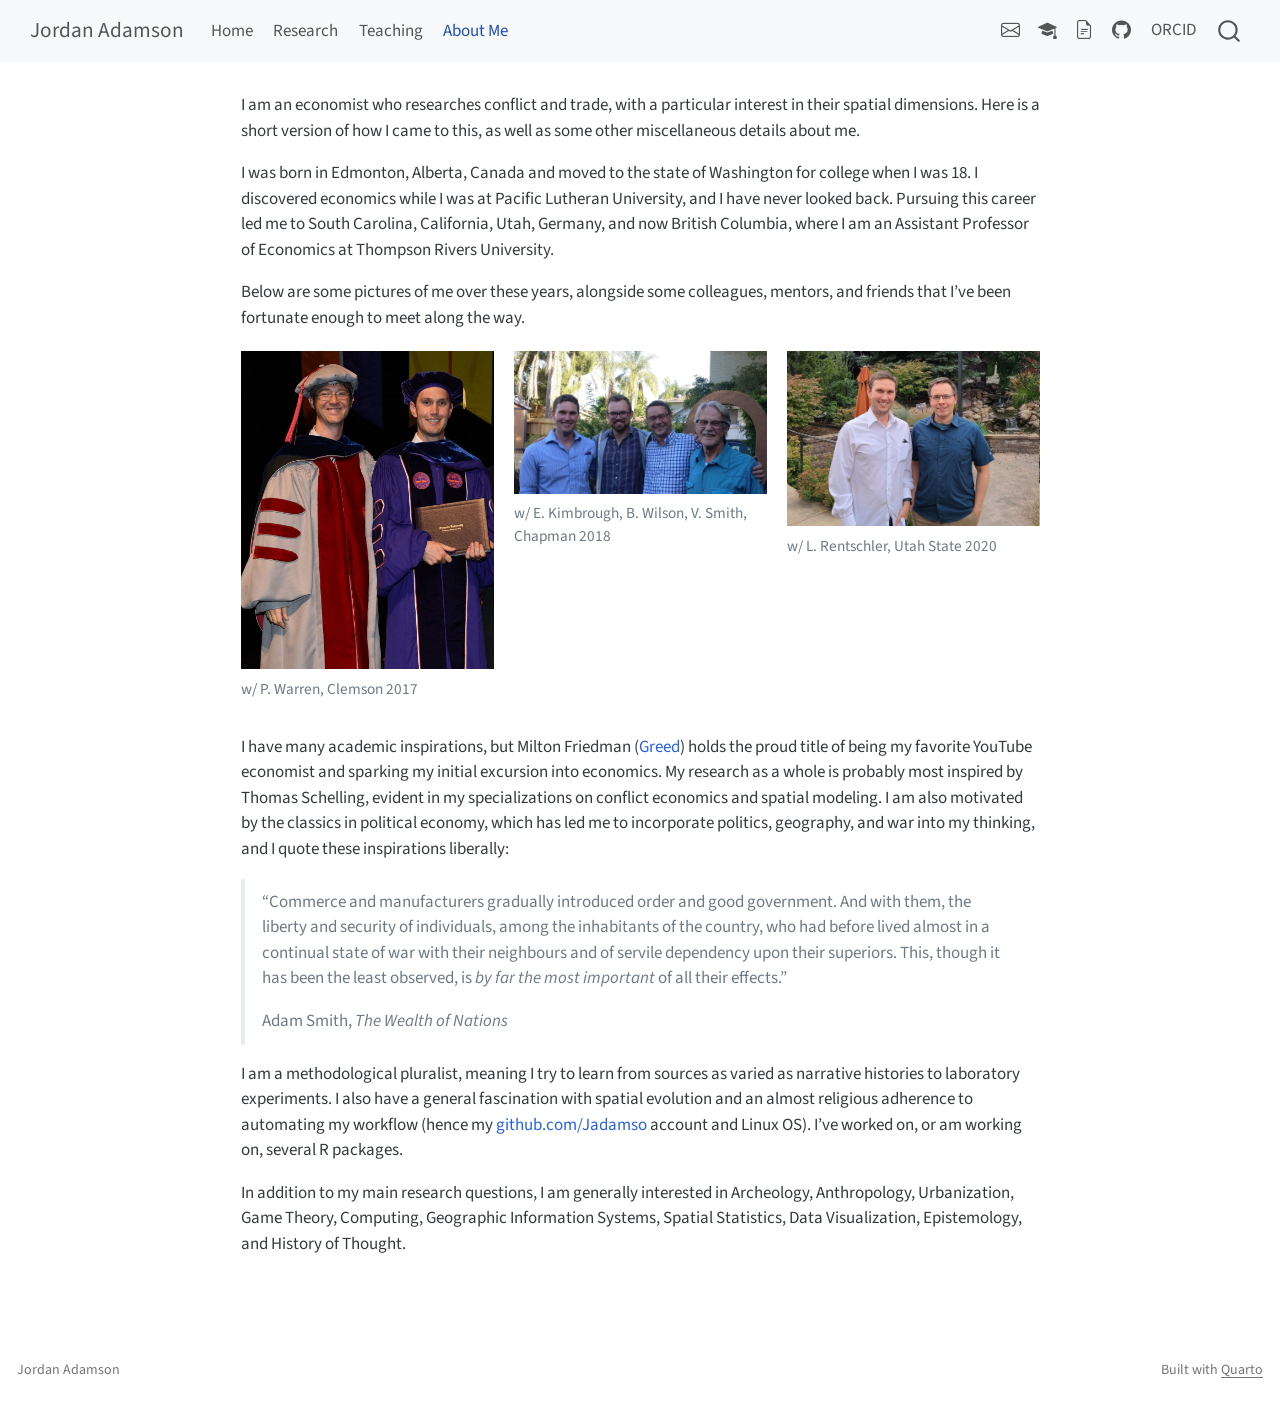
==== commit 8dc69943: "Built site for gh-pages" ====
--- a/pages/about.html
+++ b/pages/about.html
@@ -6,6 +6,7 @@
 
 <meta name="viewport" content="width=device-width, initial-scale=1.0, user-scalable=yes">
 
+<meta name="description" content="How Jordan Adamson came to research conflict and trade, with photos, academic influences, and interests.">
 
 <title>About Me – Jordan Adamson</title>
 <style>
@@ -36,6 +37,7 @@
 <script src="../site_libs/quarto-search/fuse.min.js"></script>
 <script src="../site_libs/quarto-search/quarto-search.js"></script>
 <meta name="quarto:offset" content="../">
+<link href="../assets/favicon.png" rel="icon" type="image/png">
 <script src="../site_libs/quarto-html/quarto.js" type="module"></script>
 <script src="../site_libs/quarto-html/tabsets/tabsets.js" type="module"></script>
 <script src="../site_libs/quarto-html/popper.min.js"></script>
@@ -77,9 +79,15 @@
 
 <link rel="stylesheet" href="../assets/styles.css">
 <meta property="og:title" content="About Me – Jordan Adamson">
-<meta property="og:description" content="Assistant Professor of Economics at Thompson Rivers University. I research conflict and trade, with a particular interest in their spatial dimensions.">
+<meta property="og:description" content="How Jordan Adamson came to research conflict and trade, with photos, academic influences, and interests.">
 <meta property="og:image" content="https://jadamso.github.io/assets/images/2017_clemson_warren.jpg">
 <meta property="og:site_name" content="Jordan Adamson">
+<meta property="og:image:alt" content="Two people in doctoral robes smiling on a graduation stage, one holding a Clemson University diploma cover.">
+<meta name="twitter:title" content="About Me – Jordan Adamson">
+<meta name="twitter:description" content="How Jordan Adamson came to research conflict and trade, with photos, academic influences, and interests.">
+<meta name="twitter:image" content="https://jadamso.github.io/assets/images/2017_clemson_warren.jpg">
+<meta name="twitter:card" content="summary">
+<meta name="twitter:image:alt" content="Two people in doctoral robes smiling on a graduation stage, one holding a Clemson University diploma cover.">
 </head>
 
 <body class="nav-fixed fullcontent quarto-light">
@@ -162,7 +170,7 @@
 </header>
 
 
-<p>I am a Political-Geographical Economist. Here is a short version of how I came to this, as well as some other miscellaneous details about me.</p>
+<p>I am an economist who researches conflict and trade, with a particular interest in their spatial dimensions. Here is a short version of how I came to this, as well as some other miscellaneous details about me.</p>
 <p>I was born in Edmonton, Alberta, Canada and moved to the state of Washington for college when I was 18. I discovered economics while I was at Pacific Lutheran University, and I have never looked back. Pursuing this career led me to South Carolina, California, Utah, Germany, and now British Columbia, where I am an Assistant Professor of Economics at Thompson Rivers University.</p>
 <p>Below are some pictures of me over these years, alongside some colleagues, mentors, and friends that I’ve been fortunate enough to meet along the way.</p>
 <div class="quarto-layout-panel" data-layout-ncol="3">
@@ -170,7 +178,7 @@
 <div class="quarto-layout-cell" style="flex-basis: 33.3%;justify-content: flex-start;">
 <div class="quarto-figure quarto-figure-center">
 <figure class="figure">
-<p><img src="../assets/images/2017_clemson_warren.jpg" class="img-fluid figure-img"></p>
+<p><img src="../assets/images/2017_clemson_warren.jpg" class="img-fluid figure-img" alt="Two people in doctoral robes smiling on a graduation stage, one holding a Clemson University diploma cover."></p>
 <figcaption>w/ P. Warren, Clemson 2017</figcaption>
 </figure>
 </div>
@@ -178,7 +186,7 @@
 <div class="quarto-layout-cell" style="flex-basis: 33.3%;justify-content: flex-start;">
 <div class="quarto-figure quarto-figure-center">
 <figure class="figure">
-<p><img src="../assets/images/2018_chapman_kimbrough_wilson_smith.jpg" class="img-fluid figure-img"></p>
+<p><img src="../assets/images/2018_chapman_kimbrough_wilson_smith.jpg" class="img-fluid figure-img" alt="Four people standing side by side in a garden with palm trees behind them."></p>
 <figcaption>w/ E. Kimbrough, B. Wilson, V. Smith, Chapman 2018</figcaption>
 </figure>
 </div>
@@ -186,24 +194,19 @@
 <div class="quarto-layout-cell" style="flex-basis: 33.3%;justify-content: flex-start;">
 <div class="quarto-figure quarto-figure-center">
 <figure class="figure">
-<p><img src="../assets/images/2020_utahstate_rentschler.jpg" class="img-fluid figure-img"></p>
+<p><img src="../assets/images/2020_utahstate_rentschler.jpg" class="img-fluid figure-img" alt="Two people standing outdoors in front of a landscaped garden with a small waterfall."></p>
 <figcaption>w/ L. Rentschler, Utah State 2020</figcaption>
 </figure>
 </div>
 </div>
 </div>
 </div>
-<p>I have many academic inspirations, but Milton Friedman (<a href="https://www.youtube.com/watch?v=RWsx1X8PV_A">Greed</a>) holds the proud title of being my favorite Youtube and sparking my initial excursion into economics. My research as a whole is probably most inspired by Thomas Schelling, evident in my specializations on conflict economics and spatial modeling. I am also motivated by the classics in political economy, which has led me to incorporate politics, geography, and war into my thinking, and I quote these inspirations liberally:</p>
+<p>I have many academic inspirations, but Milton Friedman (<a href="https://www.youtube.com/watch?v=RWsx1X8PV_A">Greed</a>) holds the proud title of being my favorite YouTube economist and sparking my initial excursion into economics. My research as a whole is probably most inspired by Thomas Schelling, evident in my specializations on conflict economics and spatial modeling. I am also motivated by the classics in political economy, which has led me to incorporate politics, geography, and war into my thinking, and I quote these inspirations liberally:</p>
 <blockquote class="blockquote">
 <p>“Commerce and manufacturers gradually introduced order and good government. And with them, the liberty and security of individuals, among the inhabitants of the country, who had before lived almost in a continual state of war with their neighbours and of servile dependency upon their superiors. This, though it has been the least observed, is <em>by far the most important</em> of all their effects.”</p>
 <p>Adam Smith, <em>The Wealth of Nations</em></p>
 </blockquote>
-<p>I am a methodological pluralist, meaning I try to learn from sources as varied as narrative histories to laboratory experiments. I also have a general fascination with spatial evolution and an almost religious adherence to automating my workflow (hence my <a href="https://github.com/Jadamso">github.com/Jadamso</a> account and Linux OS). I’ve worked on, or am working on, several R packages. The biggest three are</p>
-<ul>
-<li><strong>STrollR</strong>: Space-Time standard errors for big-lattice data (Public)</li>
-<li><strong>AncientR</strong>: Ancient geo-data on violence, politics, and geography (Private now, Public soon)</li>
-<li><strong>SetupGameR</strong>: Laboratory experiments with R + Shiny (Private now, Public soon)</li>
-</ul>
+<p>I am a methodological pluralist, meaning I try to learn from sources as varied as narrative histories to laboratory experiments. I also have a general fascination with spatial evolution and an almost religious adherence to automating my workflow (hence my <a href="https://github.com/Jadamso">github.com/Jadamso</a> account and Linux OS). I’ve worked on, or am working on, several R packages.</p>
 <p>In addition to my main research questions, I am generally interested in Archeology, Anthropology, Urbanization, Game Theory, Computing, Geographic Information Systems, Spatial Statistics, Data Visualization, Epistemology, and History of Thought.</p>
 <!--
 Since graduate school, I've grown to enjoy writing. (Including a little poem
--- a/assets/styles.css
+++ b/assets/styles.css
@@ -33,3 +33,8 @@
 .table > thead > tr > th {
   border-bottom: none;
 }
+
+/* Keep linked papers visible below the fixed navigation bar. */
+.research-paper {
+  scroll-margin-top: 6rem;
+}
